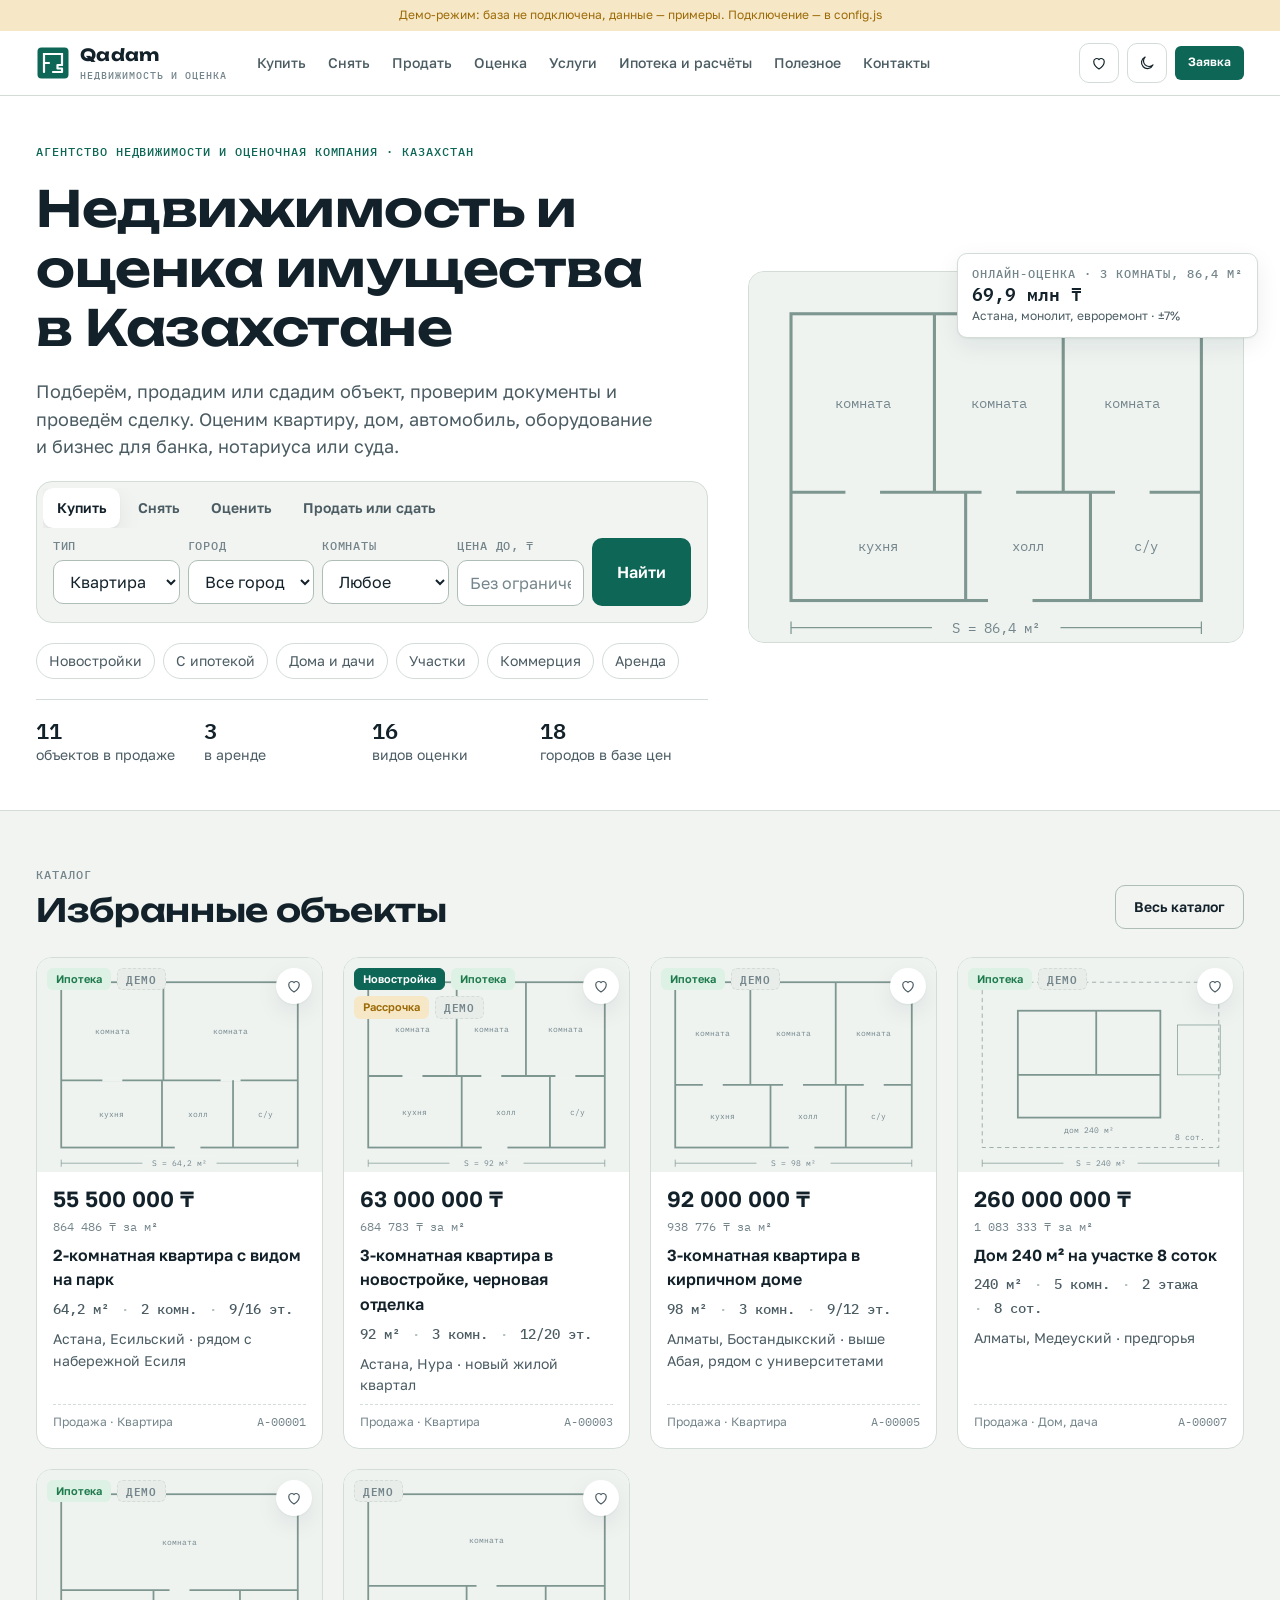
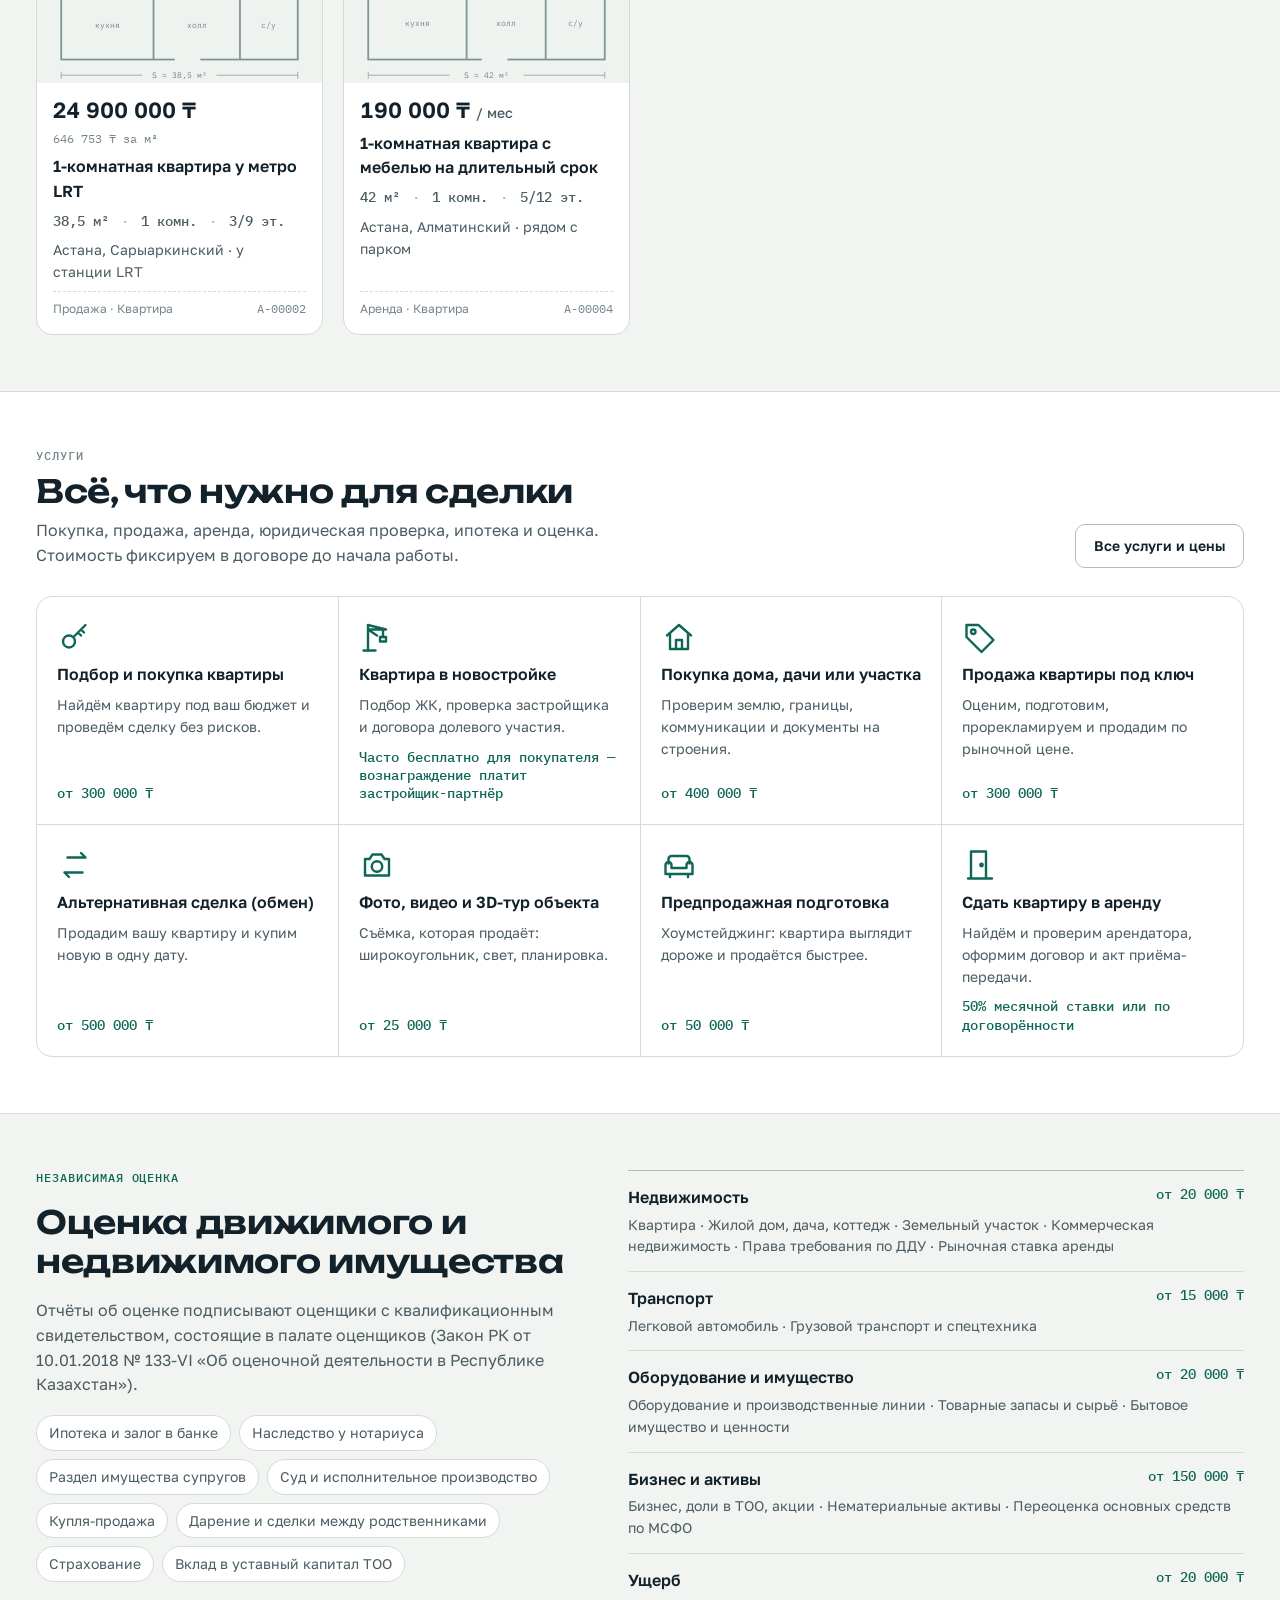
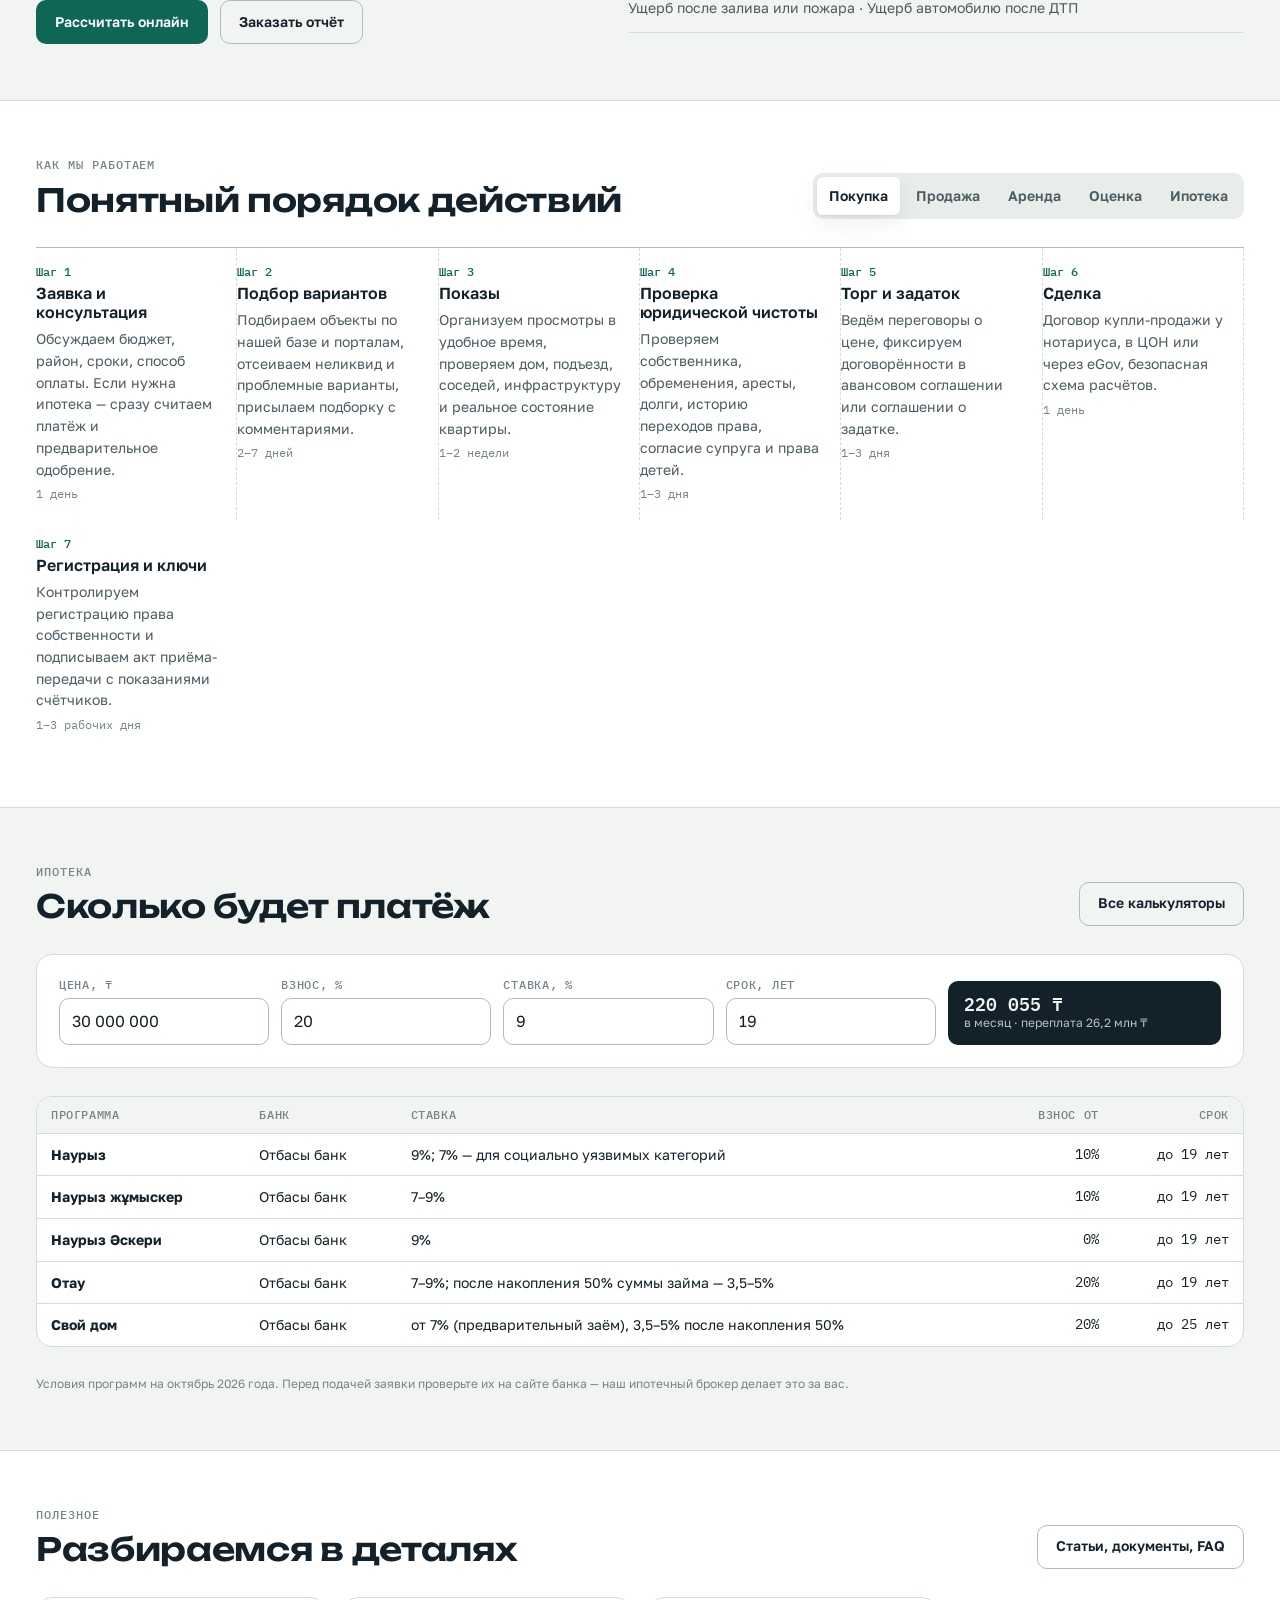
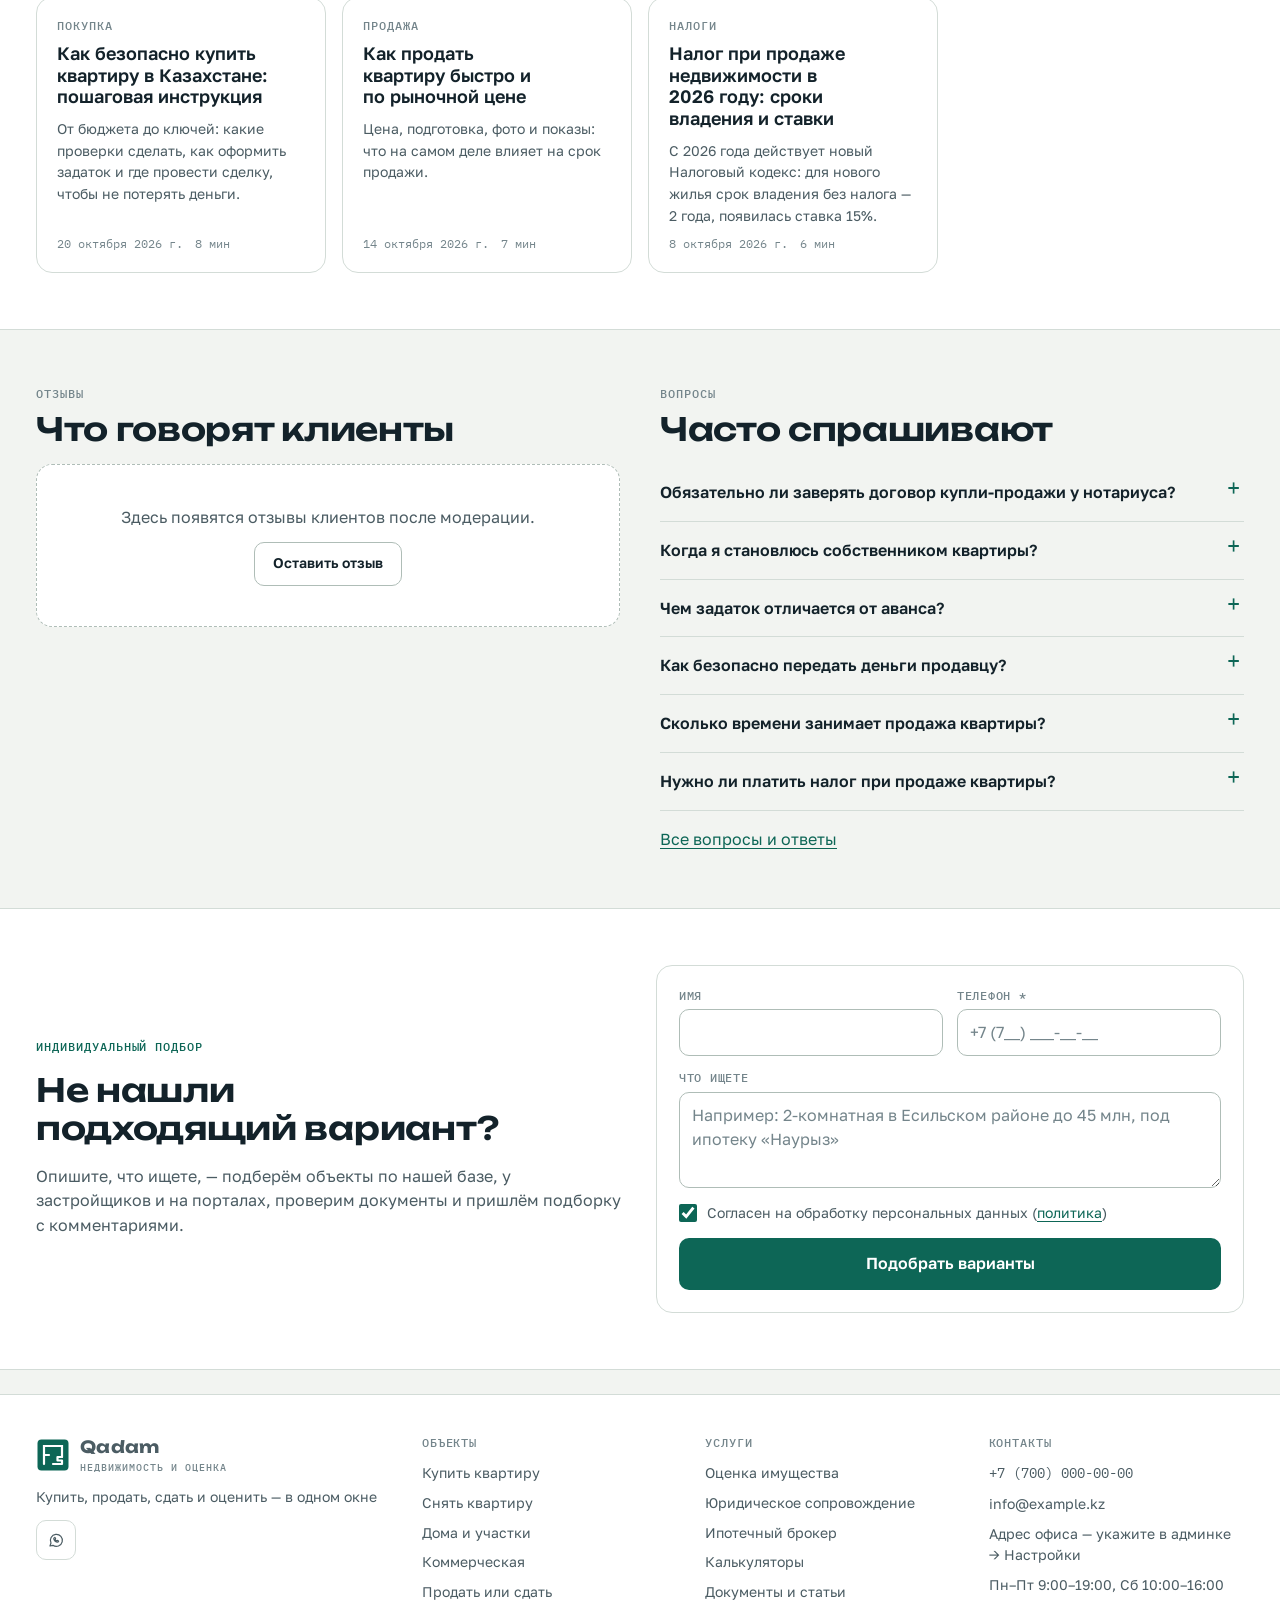
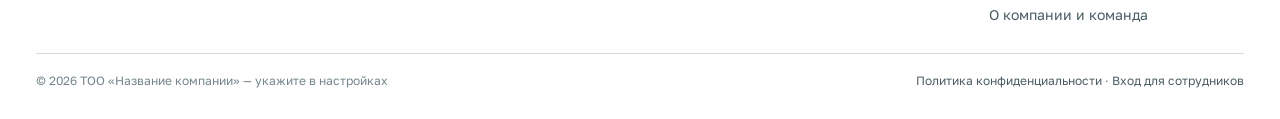
==== public/index.html @ 77fdc8e9 "Сайт агентства недвижимости и оценки (realty/): база, наполнение, сайт и админка Отдельный подпроект" ====
<!doctype html>
<html lang="ru">
<head>
<meta charset="utf-8">
<meta name="viewport" content="width=device-width, initial-scale=1, viewport-fit=cover">
<meta name="claude:viewport-fit-sides" content="cover">
<title>Агентство Qadam</title>
<meta name="description" content="Купля-продажа и аренда недвижимости в Казахстане, юридическое сопровождение сделок, ипотечный брокер и независимая оценка движимого и недвижимого имущества.">
<meta property="og:title" content="Qadam — недвижимость и оценка">
<meta property="og:description" content="Купить, продать, сдать и оценить — в одном окне.">
<meta property="og:type" content="website">
<link rel="icon" href="favicon.svg" type="image/svg+xml">
<link rel="preconnect" href="https://fonts.googleapis.com">
<link rel="preconnect" href="https://fonts.gstatic.com" crossorigin>
<link rel="stylesheet" href="https://fonts.googleapis.com/css2?family=Golos+Text:wght@400;500;600;700&family=IBM+Plex+Mono:wght@400;500;600&family=Unbounded:wght@500;600;700&display=swap">
<link rel="stylesheet" href="styles.css">
<style>
  .hero-plan .plan-frame { aspect-ratio: 4 / 3; max-width: 100%; border: 1px solid var(--line); border-radius: var(--r-lg); overflow: hidden; background: var(--plan-fill); }
  .hero-plan .est {
    position: absolute; right: -14px; top: -18px; background: var(--surface); border: 1px solid var(--line);
    border-radius: var(--r-md); box-shadow: var(--shadow); padding: 12px 14px; display: flex; flex-direction: column; gap: 2px;
    text-decoration: none; color: var(--ink);
  }
  .hero-plan .est b { font: 600 var(--fs-lg)/1.2 var(--font-mono); }
  .hero-plan .est:hover { border-color: var(--accent); color: var(--ink); }
  .val-band { display: grid; grid-template-columns: minmax(0, 1fr) minmax(0, 1.1fr); gap: 32px; align-items: start; }
  .val-cats { display: flex; flex-direction: column; border-top: 1px solid var(--line-strong); }
  .val-cat { display: grid; grid-template-columns: minmax(0, 1fr) auto; gap: 4px 16px; padding: 14px 0; border-bottom: 1px solid var(--line); text-decoration: none; color: var(--ink); }
  .val-cat:hover { color: var(--accent); }
  .val-cat .t { font-weight: 600; }
  .val-cat .list { grid-column: 1 / -1; font-size: var(--fs-sm); color: var(--ink-2); }
  .val-cat .from { font: 500 var(--fs-sm)/1.4 var(--font-mono); color: var(--accent); white-space: nowrap; }
  .mini-calc { display: grid; grid-template-columns: repeat(4, minmax(0, 1fr)) minmax(0, 1.3fr); gap: 12px; align-items: end; }
  .mini-calc .out { background: var(--ink); color: var(--bg); border-radius: var(--r-md); padding: 12px 16px; min-height: 44px; display: flex; flex-direction: column; justify-content: center; }
  .mini-calc .out b { font: 600 var(--fs-lg)/1.2 var(--font-mono); }
  .mini-calc .out span { font-size: var(--fs-xs); opacity: .75; }
  .review { display: flex; flex-direction: column; gap: 10px; }
  .stars { color: var(--gold); display: flex; gap: 2px; }
  .stars svg { width: 16px; height: 16px; fill: currentColor; }
  .cta-band { display: grid; grid-template-columns: minmax(0, 1fr) minmax(0, 1fr); gap: 32px; align-items: center; }
  @media (max-width: 900px) {
    .val-band, .cta-band { grid-template-columns: minmax(0, 1fr); }
    .mini-calc { grid-template-columns: repeat(2, minmax(0, 1fr)); }
    .mini-calc .out { grid-column: 1 / -1; }
  }
</style>
</head>
<body data-page="home">
<header id="site-header"></header>
<main>
  <section class="hero">
    <div class="wrap">
      <div class="hero-copy">
        <span class="eyebrow accent">Агентство недвижимости и оценочная компания · Казахстан</span>
        <h1 id="hero-title">Недвижимость и оценка имущества в Казахстане</h1>
        <p class="lead" id="hero-sub">Подберём, продадим или сдадим объект, проверим документы и проведём сделку. Оценим квартиру, дом, автомобиль, оборудование и бизнес для банка, нотариуса или суда.</p>
        <div class="search-panel">
          <div class="tabs" role="tablist" aria-label="Что вы хотите сделать">
            <button class="tab" role="tab" aria-selected="true" data-mode="sale">Купить</button>
            <button class="tab" role="tab" aria-selected="false" data-mode="rent">Снять</button>
            <button class="tab" role="tab" aria-selected="false" data-mode="value">Оценить</button>
            <button class="tab" role="tab" aria-selected="false" data-mode="sell">Продать или сдать</button>
          </div>
          <form class="search-form" id="search-form" autocomplete="off">
            <div class="field" data-for="sale rent"><label for="s-type">Тип</label><select class="input" id="s-type"></select></div>
            <div class="field" data-for="value"><label for="s-vkind">Что оценить</label>
              <select class="input" id="s-vkind">
                <option value="apartment">Квартира</option><option value="house">Дом, дача</option><option value="land">Земельный участок</option>
                <option value="commercial">Коммерческая недвижимость</option><option value="auto">Автомобиль</option><option value="equipment">Оборудование</option>
              </select></div>
            <div class="field" data-for="sell"><label for="s-skind">Объект</label>
              <select class="input" id="s-skind"><option value="sell">Продать</option><option value="rent_out">Сдать в аренду</option></select></div>
            <div class="field"><label for="s-city">Город</label><select class="input" id="s-city"></select></div>
            <div class="field" data-for="sale rent"><label for="s-rooms">Комнаты</label>
              <select class="input" id="s-rooms"><option value="">Любое</option><option value="0">Студия</option><option value="1">1</option><option value="2">2</option><option value="3">3</option><option value="4">4+</option></select></div>
            <div class="field" data-for="sale rent"><label for="s-max">Цена до, ₸</label><input class="input" id="s-max" inputmode="numeric" placeholder="Без ограничения"></div>
            <div class="field" data-for="value sell"><label for="s-area">Площадь, м²</label><input class="input" id="s-area" inputmode="decimal" placeholder="Например, 64"></div>
            <div class="field" data-for="sell"><label for="s-phone">Телефон</label><input class="input" id="s-phone" type="tel" inputmode="tel" placeholder="+7 (7__) ___-__-__"></div>
            <button class="btn lg" type="submit" id="s-go">Найти</button>
          </form>
        </div>
        <div class="quick-links" id="quick-links"></div>
        <div class="facts" id="facts"></div>
      </div>
      <div class="hero-plan" aria-hidden="true">
        <div class="plan-frame" id="hero-plan"></div>
        <a class="est" href="valuation.html" id="hero-est" tabindex="-1">
          <span class="eyebrow">Онлайн-оценка · 3 комнаты, 86,4 м²</span>
          <b id="hero-est-value">—</b>
          <span class="xs muted" id="hero-est-city"></span>
        </a>
      </div>
    </div>
  </section>

  <section class="section">
    <div class="wrap">
      <div class="section-head">
        <div class="titles"><span class="eyebrow">Каталог</span><h2>Избранные объекты</h2></div>
        <a class="btn ghost" href="catalog.html">Весь каталог</a>
      </div>
      <div class="cards" id="featured"></div>
    </div>
  </section>

  <section class="section band">
    <div class="wrap">
      <div class="section-head">
        <div class="titles"><span class="eyebrow">Услуги</span><h2>Всё, что нужно для сделки</h2>
          <p>Покупка, продажа, аренда, юридическая проверка, ипотека и оценка. Стоимость фиксируем в договоре до начала работы.</p></div>
        <a class="btn ghost" href="services.html">Все услуги и цены</a>
      </div>
      <div class="tiles" id="services"></div>
    </div>
  </section>

  <section class="section">
    <div class="wrap val-band">
      <div class="stack" style="gap:18px">
        <span class="eyebrow accent">Независимая оценка</span>
        <h2>Оценка движимого и недвижимого имущества</h2>
        <p class="muted" id="appraiser-note">Отчёты для банка, нотариуса, суда, раздела имущества, страхования и МСФО.</p>
        <div class="quick-links" id="purposes"></div>
        <div class="row">
          <a class="btn" href="valuation.html">Рассчитать онлайн</a>
          <button class="btn ghost" type="button" data-lead="valuation" data-title="Заказать отчёт об оценке">Заказать отчёт</button>
        </div>
      </div>
      <div class="val-cats" id="val-cats"></div>
    </div>
  </section>

  <section class="section band">
    <div class="wrap">
      <div class="section-head">
        <div class="titles"><span class="eyebrow">Как мы работаем</span><h2>Понятный порядок действий</h2></div>
        <div class="seg" id="proc-tabs" role="group" aria-label="Процесс">
          <button type="button" data-p="buy" aria-pressed="true">Покупка</button>
          <button type="button" data-p="sell" aria-pressed="false">Продажа</button>
          <button type="button" data-p="rent" aria-pressed="false">Аренда</button>
          <button type="button" data-p="valuation" aria-pressed="false">Оценка</button>
          <button type="button" data-p="mortgage" aria-pressed="false">Ипотека</button>
        </div>
      </div>
      <div class="steps" id="steps"></div>
    </div>
  </section>

  <section class="section">
    <div class="wrap stack" style="gap:28px">
      <div class="section-head" style="margin:0">
        <div class="titles"><span class="eyebrow">Ипотека</span><h2>Сколько будет платёж</h2></div>
        <a class="btn ghost" href="calculators.html">Все калькуляторы</a>
      </div>
      <form class="mini-calc panel-box" id="mini-calc">
        <div class="field"><label for="mc-price">Цена, ₸</label><input class="input" id="mc-price" inputmode="numeric" value="30 000 000"></div>
        <div class="field"><label for="mc-down">Взнос, %</label><input class="input" id="mc-down" inputmode="decimal" value="20"></div>
        <div class="field"><label for="mc-rate">Ставка, %</label><input class="input" id="mc-rate" inputmode="decimal" value="9"></div>
        <div class="field"><label for="mc-years">Срок, лет</label><input class="input" id="mc-years" inputmode="numeric" value="19"></div>
        <div class="out" aria-live="polite"><b id="mc-out">—</b><span id="mc-sub">в месяц, аннуитет</span></div>
      </form>
      <div class="table-wrap"><table class="t">
        <thead><tr><th>Программа</th><th>Банк</th><th>Ставка</th><th class="num">Взнос от</th><th class="num">Срок</th></tr></thead>
        <tbody id="programs"></tbody>
      </table></div>
      <p class="form-note">Условия программ на октябрь 2026 года. Перед подачей заявки проверьте их на сайте банка — наш ипотечный брокер делает это за вас.</p>
    </div>
  </section>

  <section class="section band">
    <div class="wrap">
      <div class="section-head">
        <div class="titles"><span class="eyebrow">Полезное</span><h2>Разбираемся в деталях</h2></div>
        <a class="btn ghost" href="guide.html">Статьи, документы, FAQ</a>
      </div>
      <div class="article-cards" id="articles"></div>
    </div>
  </section>

  <section class="section">
    <div class="wrap grid g2" style="gap:40px">
      <div class="stack">
        <div class="titles stack" style="gap:8px"><span class="eyebrow">Отзывы</span><h2>Что говорят клиенты</h2></div>
        <div class="stack" id="reviews"></div>
      </div>
      <div class="stack">
        <div class="titles stack" style="gap:8px"><span class="eyebrow">Вопросы</span><h2>Часто спрашивают</h2></div>
        <div id="faq"></div>
        <a href="guide.html#faq">Все вопросы и ответы</a>
      </div>
    </div>
  </section>

  <section class="section band">
    <div class="wrap cta-band">
      <div class="stack">
        <span class="eyebrow accent">Индивидуальный подбор</span>
        <h2>Не нашли подходящий вариант?</h2>
        <p class="muted">Опишите, что ищете, — подберём объекты по нашей базе, у застройщиков и на порталах, проверим документы и пришлём подборку с комментариями.</p>
      </div>
      <form class="panel-box form-grid" id="cta-form" novalidate>
        <div class="field"><label for="cta-name">Имя</label><input class="input" id="cta-name" autocomplete="name"></div>
        <div class="field"><label for="cta-phone">Телефон *</label><input class="input" id="cta-phone" type="tel" inputmode="tel" placeholder="+7 (7__) ___-__-__"></div>
        <div class="field full"><label for="cta-msg">Что ищете</label><textarea class="input" id="cta-msg" rows="3" placeholder="Например: 2-комнатная в Есильском районе до 45 млн, под ипотеку «Наурыз»"></textarea></div>
        <label class="check full"><input type="checkbox" id="cta-consent" checked> <span>Согласен на обработку персональных данных (<a href="privacy.html">политика</a>)</span></label>
        <p class="error-text full" id="cta-err" hidden></p>
        <div class="full"><button class="btn lg block" type="submit">Подобрать варианты</button></div>
      </form>
    </div>
  </section>
</main>
<footer id="site-footer"></footer>

<script type="module">
import { boot, db, esc, money, moneyShort, num, icon, link, byId, listingCard, planSvg, PTYPE, VAL_CAT,
  estimateProperty, factorMap, mortgage, openLead, phoneInput, validPhone, formatPhone, errText, session, fmtDateLong } from './app.js';

boot(async (s) => {
  if (s.home.hero_title) document.getElementById('hero-title').textContent = s.home.hero_title;
  if (s.home.hero_sub) document.getElementById('hero-sub').textContent = s.home.hero_sub;
  if (s.company.appraiser_note) document.getElementById('appraiser-note').textContent = s.company.appraiser_note;

  const [cities, districts, listings, services, vtypes, purposes, steps, programs, articles, reviews, faq, priceIndex, factorsRows] = await Promise.all([
    db.list('cities', { eq: { is_active: true }, order: 'sort' }),
    db.list('districts', { order: 'sort' }),
    db.list('listings', { in: { status: ['published', 'reserved'] }, order: ['published_at', 'desc'] }),
    db.list('services', { eq: { is_active: true }, order: 'sort' }),
    db.list('valuation_types', { eq: { is_active: true }, order: 'sort' }),
    db.list('valuation_purposes', { order: 'sort' }),
    db.list('process_steps', { order: 'step_no' }),
    db.list('mortgage_programs', { eq: { is_active: true }, order: 'sort' }),
    db.list('articles', { eq: { is_published: true }, order: ['published_at', 'desc'], limit: 3 }),
    db.list('reviews', { eq: { is_published: true }, order: ['created_at', 'desc'], limit: 3 }),
    db.list('faq', { eq: { is_active: true }, order: 'sort', limit: 6 }),
    db.list('price_index'),
    db.list('valuation_factors', { order: 'sort' })
  ]);
  const ctx = { cities: byId(cities), districts: byId(districts) };

  // ---- Поиск ----
  const $ = id => document.getElementById(id);
  $('s-type').innerHTML = Object.entries(PTYPE).map(([k, v]) => `<option value="${k}">${v}</option>`).join('');
  $('s-city').innerHTML = '<option value="">Все города</option>' + cities.map(c => `<option value="${c.id}">${esc(c.name)}</option>`).join('');
  phoneInput($('s-phone'));
  let mode = 'sale';
  const labels = { sale: 'Найти', rent: 'Найти', value: 'Рассчитать', sell: 'Отправить' };
  function setMode(m) {
    mode = m;
    document.querySelectorAll('.tab[data-mode]').forEach(t => t.setAttribute('aria-selected', t.dataset.mode === m));
    document.querySelectorAll('#search-form [data-for]').forEach(f => { f.hidden = !f.dataset.for.split(' ').includes(m); });
    $('s-go').textContent = labels[m];
  }
  document.querySelectorAll('.tab[data-mode]').forEach(t => t.addEventListener('click', () => setMode(t.dataset.mode)));
  setMode('sale');
  $('search-form').addEventListener('submit', e => {
    e.preventDefault();
    const city = $('s-city').value;
    if (mode === 'sale' || mode === 'rent') {
      const q = { deal: mode, type: $('s-type').value, city, rooms: $('s-rooms').value, max: $('s-max').value.replace(/\D/g, '') };
      session.set('qadam-search', q);
      location.href = link('catalog.html', q);
    } else if (mode === 'value') {
      session.set('qadam-valuation', { kind: $('s-vkind').value, city_id: city, area: $('s-area').value });
      location.href = 'valuation.html#calc';
    } else {
      const kind = $('s-skind').value;
      if (!validPhone($('s-phone').value)) {
        openLead({ kind, title: kind === 'sell' ? 'Продать объект' : 'Сдать в аренду', payload: { Город: ctx.cities.get(Number(city))?.name || '', 'Площадь': $('s-area').value } });
        return;
      }
      db.insert('leads', { kind, phone: formatPhone($('s-phone').value), payload: { Город: ctx.cities.get(Number(city))?.name || '', 'Площадь, м²': $('s-area').value }, source: 'index.html' }, { returning: false })
        .then(() => openLead({ kind, title: 'Спасибо! Заявка принята', subtitle: 'Можете дополнить её: имя, адрес, удобное время для звонка.' }))
        .catch(ex => alertInline(errText(ex)));
    }
  });
  function alertInline(t) { $('quick-links').insertAdjacentHTML('beforebegin', `<p class="error-text">${esc(t)}</p>`); }

  $('quick-links').innerHTML = [
    ['Новостройки', link('catalog.html', { new: '1' })],
    ['С ипотекой', link('catalog.html', { mortgage: '1' })],
    ['Дома и дачи', link('catalog.html', { type: 'house' })],
    ['Участки', link('catalog.html', { type: 'land' })],
    ['Коммерция', link('catalog.html', { type: 'commercial' })],
    ['Аренда', link('catalog.html', { deal: 'rent' })]
  ].map(([t, h]) => `<a class="chip" href="${h}">${t}</a>`).join('');

  // ---- Факты — считаем из базы, ничего не выдумываем ----
  const forSale = listings.filter(l => l.deal_type === 'sale').length;
  const forRent = listings.length - forSale;
  $('facts').innerHTML = [
    [num(forSale), 'объектов в продаже'],
    [num(forRent), 'в аренде'],
    [num(vtypes.length), 'видов оценки'],
    [num(cities.length), 'городов в базе цен']
  ].map(([b, t]) => `<div class="fact"><b>${b}</b><span>${t}</span></div>`).join('');

  // ---- Иллюстрация: планировка и пример онлайн-оценки ----
  $('hero-plan').innerHTML = planSvg({ id: 11, rooms: 3, area_total: 86.4, property_type: 'apartment' });
  const city0 = cities[0];
  if (city0) {
    const est = estimateProperty({ kind: 'apartment', deal: 'sale', city_id: city0.id, area: 86.4, rooms: 3, building_type: 'monolith', condition: 'euro', year: 2018, floor_pos: 'middle' },
      { priceIndex, factors: factorMap(factorsRows), districts });
    if (est) { $('hero-est-value').textContent = moneyShort(est.value) + ' ₸'; $('hero-est-city').textContent = `${city0.name}, монолит, евроремонт · ±7%`; }
  }

  // ---- Объекты ----
  let featured = listings.filter(l => l.is_featured);
  if (featured.length < 6) featured = featured.concat(listings.filter(l => !l.is_featured)).slice(0, 6);
  $('featured').innerHTML = featured.slice(0, 6).map(l => listingCard(l, ctx)).join('') ||
    '<div class="empty">Объекты появятся здесь, как только вы добавите их в админке.</div>';

  // ---- Услуги ----
  const top = services.filter(x => x.category !== 'valuation').slice(0, 8);
  $('services').innerHTML = top.map(x => `<a class="tile" href="services.html#${esc(x.slug)}">
      ${icon(x.icon || 'key', 'ico')}<h3>${esc(x.title)}</h3><p>${esc(x.short || '')}</p>
      <span class="from">${x.price_from ? 'от ' + money(x.price_from) : esc(x.price_text || '')}</span></a>`).join('');

  // ---- Оценка ----
  $('purposes').innerHTML = purposes.slice(0, 8).map(p => `<span class="chip">${esc(p.title)}</span>`).join('');
  const groups = {};
  for (const v of vtypes) (groups[v.category] = groups[v.category] || []).push(v);
  $('val-cats').innerHTML = Object.entries(groups).map(([cat, list]) => {
    const from = Math.min(...list.map(v => Number(v.price_from) || Infinity));
    return `<a class="val-cat" href="valuation.html#${cat}"><span class="t">${esc(VAL_CAT[cat] || cat)}</span>
      <span class="from">${isFinite(from) ? 'от ' + money(from) : ''}</span>
      <span class="list">${list.map(v => esc(v.title)).join(' · ')}</span></a>`;
  }).join('');

  // ---- Этапы ----
  function renderSteps(p) {
    document.querySelectorAll('#proc-tabs button').forEach(b => b.setAttribute('aria-pressed', b.dataset.p === p));
    $('steps').innerHTML = steps.filter(x => x.process === p).map(x => `<div class="step">
      <span class="n">Шаг ${x.step_no}</span><h3>${esc(x.title)}</h3><p>${esc(x.description || '')}</p>${x.duration ? `<span class="dur">${esc(x.duration)}</span>` : ''}</div>`).join('');
  }
  $('proc-tabs').addEventListener('click', e => { const b = e.target.closest('button'); if (b) renderSteps(b.dataset.p); });
  renderSteps('buy');

  // ---- Мини-калькулятор ипотеки ----
  const toNum = v => Number(String(v).replace(/\s/g, '').replace(',', '.')) || 0;
  function calc() {
    const price = toNum($('mc-price').value);
    const r = mortgage({ price, down: price * toNum($('mc-down').value) / 100, rate: toNum($('mc-rate').value), years: toNum($('mc-years').value) });
    $('mc-out').textContent = r ? money(r.first) : '—';
    $('mc-sub').textContent = r ? `в месяц · переплата ${moneyShort(r.overpay)} ₸` : 'заполните поля';
  }
  $('mini-calc').addEventListener('input', calc);
  $('mini-calc').addEventListener('submit', e => e.preventDefault());
  calc();
  $('programs').innerHTML = programs.slice(0, 5).map(p => `<tr><td><b>${esc(p.name)}</b></td><td>${esc(p.bank || '')}</td><td>${esc(p.rate_text || (p.rate ? p.rate + '%' : ''))}</td>
    <td class="num">${p.down_payment_pct !== null ? num(p.down_payment_pct) + '%' : '—'}</td><td class="num">${p.term_years ? 'до ' + p.term_years + ' лет' : '—'}</td></tr>`).join('');

  // ---- Статьи ----
  $('articles').innerHTML = articles.map(a => `<a class="article-card" href="${link('article.html', { slug: a.slug })}">
    <span class="eyebrow">${esc(a.category)}</span><h3>${esc(a.title)}</h3><p>${esc(a.excerpt || '')}</p>
    <span class="meta"><span>${fmtDateLong(a.published_at)}</span>${a.reading_min ? `<span>${a.reading_min} мин</span>` : ''}</span></a>`).join('');

  // ---- Отзывы ----
  const star = icon('star');
  $('reviews').innerHTML = reviews.length ? reviews.map(r => `<div class="panel-box review">
      <div class="stars" aria-label="Оценка ${r.rating} из 5">${star.repeat(r.rating)}</div>
      <p>${esc(r.text)}</p><span class="small muted">${esc(r.author)}${r.service ? ' · ' + esc(r.service) : ''}</span></div>`).join('')
    : `<div class="empty"><p>Здесь появятся отзывы клиентов после модерации.</p><a class="btn ghost" href="about.html#review">Оставить отзыв</a></div>`;

  // ---- FAQ ----
  $('faq').innerHTML = faq.map(q => `<details class="qa"><summary>${esc(q.question)}</summary><div class="a">${esc(q.answer)}</div></details>`).join('');

  // ---- Форма подбора ----
  phoneInput($('cta-phone'));
  $('cta-form').addEventListener('submit', async e => {
    e.preventDefault();
    const err = $('cta-err'); err.hidden = true;
    if (!validPhone($('cta-phone').value)) { err.textContent = 'Укажите телефон полностью: +7 и 10 цифр.'; err.hidden = false; return; }
    if (!$('cta-consent').checked) { err.textContent = 'Нужно согласие на обработку персональных данных.'; err.hidden = false; return; }
    const btn = e.submitter; btn.disabled = true;
    try {
      await db.insert('leads', { kind: 'buy', name: $('cta-name').value.trim() || null, phone: formatPhone($('cta-phone').value), message: $('cta-msg').value.trim() || null, source: 'index.html#подбор' }, { returning: false });
      $('cta-form').innerHTML = `<div class="success-state full"><div class="tick">${icon('check')}</div><h3>Заявка принята</h3><p class="muted">${esc(s.home.promise || 'Мы свяжемся с вами.')}</p></div>`;
    } catch (ex) { err.textContent = errText(ex); err.hidden = false; btn.disabled = false; }
  });
});
</script>
</body>
</html>
---- public/styles.css ----
/* ============================================================
   Qadam — недвижимость и оценка. Общие стили.
   Идея: «технический паспорт» — тонкие линии, подписи полей
   моноширинным шрифтом, планировки вместо заглушек.
   Тема: системная по умолчанию, переключатель пишет data-theme на <html>.
   ============================================================ */

/* Layout: шапка + узкие полосы-разделы на сетке 12 колонок, карточки объектов с «паспортной» строкой характеристик */
:root {
  --bg: #F2F4F1;
  --surface: #FFFFFF;
  --surface-2: #E8EDE9;
  --ink: #13222A;
  --ink-2: #4B5C63;
  --ink-3: #74858B;
  --line: #D3DCD7;
  --line-strong: #AFBDB7;
  --accent: #0D6656;
  --accent-hover: #0A5446;
  --accent-ink: #FFFFFF;
  --accent-soft: #DAEEE7;
  --gold: #9C6A06;
  --gold-soft: #F6E8C7;
  --ok: #1D7A4C;
  --ok-soft: #DDF1E5;
  --warn: #9A5B00;
  --warn-soft: #FBEBD2;
  --danger: #B3261E;
  --danger-soft: #F9E0DD;
  --plan-line: #7E9690;
  --plan-fill: #EEF3F0;
  --shadow: 0 1px 2px rgba(19, 34, 42, .06), 0 8px 24px rgba(19, 34, 42, .07);
  --overlay: rgba(10, 20, 24, .55);

  --font-display: 'Unbounded', 'Golos Text', 'Segoe UI', system-ui, sans-serif;
  --font-body: 'Golos Text', 'Segoe UI', system-ui, -apple-system, Roboto, sans-serif;
  --font-mono: 'IBM Plex Mono', ui-monospace, 'SFMono-Regular', Menlo, Consolas, monospace;

  --fs-xs: .75rem;
  --fs-sm: .875rem;
  --fs-md: 1rem;
  --fs-lg: 1.125rem;
  --fs-xl: 1.375rem;
  --fs-2xl: clamp(1.5rem, 1.1rem + 1.4vw, 2rem);
  --fs-3xl: clamp(1.75rem, 1.1rem + 2.6vw, 3.1rem);

  --r-sm: 6px;
  --r-md: 10px;
  --r-lg: 16px;
  --gutter-l: max(16px, env(safe-area-inset-left, 0px));
  --gutter-r: max(16px, env(safe-area-inset-right, 0px));
  --header-h: 64px;
}
@media (prefers-color-scheme: dark) {
  :root:not([data-theme="light"]) {
    --bg: #0D1517;
    --surface: #141F23;
    --surface-2: #1B292E;
    --ink: #E3ECE9;
    --ink-2: #A3B4B1;
    --ink-3: #7D908E;
    --line: #26363C;
    --line-strong: #3B4F55;
    --accent: #3DC0A2;
    --accent-hover: #5BD3B7;
    --accent-ink: #04211A;
    --accent-soft: #123A32;
    --gold: #E4B654;
    --gold-soft: #3A2E12;
    --ok: #5CCB8E;
    --ok-soft: #133524;
    --warn: #F0B05A;
    --warn-soft: #3A2A12;
    --danger: #F08A80;
    --danger-soft: #3D1A17;
    --plan-line: #5E7B75;
    --plan-fill: #172529;
    --shadow: 0 1px 2px rgba(0, 0, 0, .3), 0 10px 28px rgba(0, 0, 0, .35);
    --overlay: rgba(0, 0, 0, .65);
    color-scheme: dark;
  }
}
:root[data-theme="dark"] {
  --bg: #0D1517;
  --surface: #141F23;
  --surface-2: #1B292E;
  --ink: #E3ECE9;
  --ink-2: #A3B4B1;
  --ink-3: #7D908E;
  --line: #26363C;
  --line-strong: #3B4F55;
  --accent: #3DC0A2;
  --accent-hover: #5BD3B7;
  --accent-ink: #04211A;
  --accent-soft: #123A32;
  --gold: #E4B654;
  --gold-soft: #3A2E12;
  --ok: #5CCB8E;
  --ok-soft: #133524;
  --warn: #F0B05A;
  --warn-soft: #3A2A12;
  --danger: #F08A80;
  --danger-soft: #3D1A17;
  --plan-line: #5E7B75;
  --plan-fill: #172529;
  --shadow: 0 1px 2px rgba(0, 0, 0, .3), 0 10px 28px rgba(0, 0, 0, .35);
  --overlay: rgba(0, 0, 0, .65);
  color-scheme: dark;
}

/* ---------- База ---------- */
*, *::before, *::after { box-sizing: border-box; }
html { -webkit-text-size-adjust: 100%; scroll-padding-top: calc(var(--header-h) + 16px); }
body {
  margin: 0;
  background: var(--bg);
  color: var(--ink);
  font: 400 var(--fs-md)/1.55 var(--font-body);
  -webkit-font-smoothing: antialiased;
}
body::before {
  content: ""; position: fixed; inset: 0 0 auto; height: env(safe-area-inset-top, 0px);
  z-index: 60; background: var(--surface);
}
img { max-width: 100%; display: block; }
a { color: var(--accent); text-decoration-thickness: 1px; text-underline-offset: 3px; }
a:hover { color: var(--accent-hover); }
h1, h2, h3, h4 { margin: 0; line-height: 1.2; text-wrap: balance; color: var(--ink); overflow-wrap: break-word; hyphens: auto; }
h1, h2 { font-family: var(--font-display); font-weight: 600; letter-spacing: -.01em; }
h1 { font-size: var(--fs-3xl); }
h2 { font-size: var(--fs-2xl); }
h3 { font-size: var(--fs-lg); font-weight: 600; }
p { margin: 0; }
button, input, select, textarea { font: inherit; color: inherit; }
:focus-visible { outline: 2px solid var(--accent); outline-offset: 2px; border-radius: 4px; }
[hidden] { display: none !important; }
.num, .mono { font-family: var(--font-mono); font-variant-numeric: tabular-nums; }
.muted { color: var(--ink-2); }
.small { font-size: var(--fs-sm); }
.xs { font-size: var(--fs-xs); }
.nowrap { white-space: nowrap; }
.sr-only { position: absolute; width: 1px; height: 1px; overflow: hidden; clip: rect(0 0 0 0); white-space: nowrap; }

.wrap {
  width: 100%;
  max-width: 1240px;
  margin-inline: auto;
  padding-left: var(--gutter-l);
  padding-right: var(--gutter-r);
}
.stack { display: flex; flex-direction: column; gap: 16px; }
.row { display: flex; flex-wrap: wrap; gap: 12px; align-items: center; }
.row.between { justify-content: space-between; }
.grid { display: grid; gap: 20px; }
.grid > * { min-width: 0; }
.g2 { grid-template-columns: repeat(2, minmax(0, 1fr)); }
.g3 { grid-template-columns: repeat(3, minmax(0, 1fr)); }
.g4 { grid-template-columns: repeat(4, minmax(0, 1fr)); }
@media (max-width: 1000px) { .g4 { grid-template-columns: repeat(2, minmax(0, 1fr)); } .g3 { grid-template-columns: repeat(2, minmax(0, 1fr)); } }
@media (max-width: 640px) { .g2, .g3, .g4 { grid-template-columns: minmax(0, 1fr); } }

/* Подпись поля в стиле техпаспорта */
.eyebrow {
  font: 500 var(--fs-xs)/1.3 var(--font-mono);
  text-transform: uppercase;
  letter-spacing: .08em;
  color: var(--ink-3);
}
.eyebrow.accent { color: var(--accent); }

/* ---------- Кнопки ---------- */
.btn {
  display: inline-flex; align-items: center; justify-content: center; gap: 8px;
  min-height: 44px; padding: 10px 18px;
  border: 1px solid transparent; border-radius: var(--r-md);
  background: var(--accent); color: var(--accent-ink);
  font-weight: 600; font-size: var(--fs-sm); line-height: 1.2;
  text-decoration: none; cursor: pointer; white-space: nowrap;
  transition: background .15s, border-color .15s, color .15s;
}
.btn:hover { background: var(--accent-hover); color: var(--accent-ink); }
.btn.ghost { background: transparent; color: var(--ink); border-color: var(--line-strong); }
.btn.ghost:hover { border-color: var(--ink); color: var(--ink); background: transparent; }
.btn.soft { background: var(--accent-soft); color: var(--accent); }
.btn.soft:hover { background: var(--accent-soft); color: var(--accent-hover); }
.btn.danger { background: var(--danger-soft); color: var(--danger); }
.btn.sm { min-height: 34px; padding: 6px 12px; font-size: var(--fs-xs); border-radius: var(--r-sm); }
.btn.lg { min-height: 52px; padding: 14px 24px; font-size: var(--fs-md); }
.btn.block { width: 100%; }
.btn[disabled] { opacity: .55; cursor: progress; }
.icon-btn {
  display: inline-grid; place-items: center; width: 40px; height: 40px;
  border-radius: var(--r-md); border: 1px solid var(--line); background: var(--surface);
  color: var(--ink); cursor: pointer; position: relative; text-decoration: none;
}
.icon-btn:hover { border-color: var(--line-strong); color: var(--ink); }
.icon-btn svg, .btn svg { width: 18px; height: 18px; flex: none; }
svg.ic { width: 1.1em; height: 1.1em; vertical-align: -0.18em; flex: none; }
.btn svg.ic, .icon-btn svg.ic { width: 18px; height: 18px; vertical-align: middle; }
.icon-btn .count {
  position: absolute; top: -6px; right: -6px; min-width: 18px; height: 18px; padding: 0 5px;
  border-radius: 9px; background: var(--accent); color: var(--accent-ink);
  font: 600 11px/18px var(--font-mono); text-align: center;
}

/* ---------- Шапка ---------- */
.site-header {
  position: sticky; top: env(safe-area-inset-top, 0px); z-index: 50;
  background: var(--surface); border-bottom: 1px solid var(--line);
}
.site-header .bar { display: flex; align-items: center; gap: 20px; min-height: var(--header-h); }
.logo { display: flex; align-items: center; gap: 10px; text-decoration: none; color: var(--ink); flex: none; }
.logo:hover { color: var(--ink); }
.logo-mark { width: 34px; height: 34px; flex: none; }
.logo-name { font: 700 1.05rem/1 var(--font-display); letter-spacing: .02em; }
.logo-sub { display: block; font: 500 10px/1.2 var(--font-mono); text-transform: uppercase; letter-spacing: .1em; color: var(--ink-3); margin-top: 3px; }
.main-nav { display: flex; gap: 2px; flex: 1; min-width: 0; }
.main-nav a {
  padding: 8px 10px; border-radius: var(--r-sm); color: var(--ink-2); text-decoration: none;
  font-size: var(--fs-sm); font-weight: 500; white-space: nowrap;
}
.main-nav a:hover { color: var(--ink); background: var(--surface-2); }
.main-nav a[aria-current="page"] { color: var(--accent); background: var(--accent-soft); }
.header-tools { display: flex; align-items: center; gap: 8px; margin-left: auto; }
.header-phone { display: flex; flex-direction: column; align-items: flex-end; text-decoration: none; color: var(--ink); line-height: 1.2; }
.header-phone b { font: 600 var(--fs-sm)/1.2 var(--font-mono); white-space: nowrap; }
.header-phone span { font-size: 11px; color: var(--ink-3); }
.burger { display: none; }
@media (max-width: 1380px) { .header-phone { display: none; } }
@media (max-width: 1080px) {
  .main-nav { display: none; }
  .burger { display: inline-grid; }
}
.mobile-menu {
  position: fixed; inset: 0; z-index: 80; background: var(--overlay);
  display: flex; justify-content: flex-end;
}
.mobile-menu .panel {
  width: min(360px, 92vw); height: 100%; overflow-y: auto; background: var(--surface);
  padding: calc(16px + env(safe-area-inset-top, 0px)) calc(20px + env(safe-area-inset-right, 0px)) calc(24px + env(safe-area-inset-bottom, 0px)) 20px;
  display: flex; flex-direction: column; gap: 4px;
}
.mobile-menu .panel a.nav-item {
  display: block; padding: 12px 8px; border-bottom: 1px solid var(--line);
  color: var(--ink); text-decoration: none; font-weight: 500;
}
.mobile-menu .panel a.nav-item[aria-current="page"] { color: var(--accent); }

/* Нижняя панель действий на телефоне */
.action-bar { display: none; }
@media (max-width: 760px) {
  .action-bar {
    display: grid; grid-template-columns: repeat(3, 1fr); gap: 8px;
    position: fixed; left: 0; right: 0; bottom: 0; z-index: 45;
    padding: 8px var(--gutter-r) calc(8px + env(safe-area-inset-bottom, 0px)) var(--gutter-l);
    background: var(--surface); border-top: 1px solid var(--line);
  }
  .action-bar .btn { min-height: 44px; padding: 8px; font-size: var(--fs-xs); }
  .header-tools > .btn { display: none; }
  .site-header .bar { gap: 12px; }
  body { padding-bottom: calc(64px + env(safe-area-inset-bottom, 0px)); }
}

/* ---------- Разделы ---------- */
.section { padding-block: 56px; }
.section.tight { padding-block: 32px; }
.section.band { background: var(--surface); border-block: 1px solid var(--line); }
.section-head { display: flex; flex-wrap: wrap; align-items: flex-end; justify-content: space-between; gap: 12px 24px; margin-bottom: 28px; }
.section-head .titles { display: flex; flex-direction: column; gap: 8px; max-width: 62ch; }
.section-head p { color: var(--ink-2); }
@media (max-width: 640px) { .section { padding-block: 40px; } }

.page-head { padding-block: 36px 24px; border-bottom: 1px solid var(--line); background: var(--surface); }
.page-head .wrap { display: flex; flex-direction: column; gap: 10px; }
.page-head p { color: var(--ink-2); max-width: 70ch; }
.crumbs { display: flex; flex-wrap: wrap; gap: 6px; font-size: var(--fs-xs); color: var(--ink-3); }
.crumbs a { color: var(--ink-3); text-decoration: none; }
.crumbs a:hover { color: var(--accent); }

/* ---------- Главная: hero ---------- */
.hero { background: var(--surface); border-bottom: 1px solid var(--line); }
.hero .wrap { display: grid; grid-template-columns: minmax(0, 1.15fr) minmax(0, .85fr); gap: 40px; align-items: center; padding-block: 48px 40px; }
.hero h1 { max-width: 18ch; }
.hero .lead { font-size: var(--fs-lg); color: var(--ink-2); max-width: 56ch; }
.hero-copy { display: flex; flex-direction: column; gap: 20px; }
.hero-plan { position: relative; }
.hero-plan svg { width: 100%; height: auto; }
@media (max-width: 900px) {
  .hero .wrap { grid-template-columns: minmax(0, 1fr); gap: 24px; padding-block: 32px; }
  .hero-plan { display: none; }
}

/* Поисковая панель с вкладками */
.search-panel { background: var(--bg); border: 1px solid var(--line); border-radius: var(--r-lg); padding: 6px; }
.tabs { display: flex; gap: 4px; overflow-x: auto; scrollbar-width: none; }
.tabs::-webkit-scrollbar { display: none; }
.tab {
  padding: 9px 14px; border: 0; border-radius: var(--r-md); background: transparent; color: var(--ink-2);
  font-weight: 600; font-size: var(--fs-sm); cursor: pointer; white-space: nowrap;
}
.tab:hover { color: var(--ink); }
.tab[aria-selected="true"] { background: var(--surface); color: var(--ink); box-shadow: var(--shadow); }
.search-form { display: grid; grid-template-columns: repeat(4, minmax(0, 1fr)) auto; gap: 8px; padding: 10px; }
.search-form .field { min-width: 0; }
@media (max-width: 900px) { .search-form { grid-template-columns: repeat(2, minmax(0, 1fr)); } .search-form .btn { grid-column: 1 / -1; } }

.quick-links { display: flex; flex-wrap: wrap; gap: 8px; }
.chip {
  display: inline-flex; align-items: center; gap: 6px; padding: 6px 12px;
  border: 1px solid var(--line); border-radius: 999px; background: var(--surface);
  color: var(--ink-2); font-size: var(--fs-sm); text-decoration: none; cursor: pointer; white-space: nowrap;
}
.chip:hover { border-color: var(--line-strong); color: var(--ink); }
.chip[aria-pressed="true"], .chip.on { background: var(--ink); color: var(--bg); border-color: var(--ink); }

/* Показатели — реальные числа из базы */
.facts { display: grid; grid-template-columns: repeat(4, minmax(0, 1fr)); border-top: 1px solid var(--line); }
.fact { padding: 18px 16px 4px 0; display: flex; flex-direction: column; gap: 2px; }
.fact b { font: 600 var(--fs-xl)/1.1 var(--font-mono); }
.fact span { font-size: var(--fs-sm); color: var(--ink-2); }
@media (max-width: 640px) { .facts { grid-template-columns: repeat(2, minmax(0, 1fr)); } }

/* ---------- Формы ---------- */
.field { display: flex; flex-direction: column; gap: 6px; }
.field > label, .label { font: 500 var(--fs-xs)/1.3 var(--font-mono); text-transform: uppercase; letter-spacing: .06em; color: var(--ink-3); }
.input, select.input, textarea.input {
  width: 100%; min-height: 44px; padding: 10px 12px;
  background: var(--surface); color: var(--ink);
  border: 1px solid var(--line-strong); border-radius: var(--r-md);
  font-size: var(--fs-md);
}
textarea.input { min-height: 96px; resize: vertical; }
.input:focus { outline: none; border-color: var(--accent); box-shadow: 0 0 0 3px var(--accent-soft); }
.input::placeholder { color: var(--ink-3); }
.input-group { display: flex; gap: 6px; }
.input-group .input { min-width: 0; }
.check { display: flex; gap: 10px; align-items: flex-start; font-size: var(--fs-sm); color: var(--ink-2); cursor: pointer; }
.check input { width: 18px; height: 18px; margin: 2px 0 0; accent-color: var(--accent); flex: none; }
.form-grid { display: grid; grid-template-columns: repeat(2, minmax(0, 1fr)); gap: 14px; }
.form-grid .full { grid-column: 1 / -1; }
@media (max-width: 560px) { .form-grid { grid-template-columns: minmax(0, 1fr); } }
.form-note { font-size: var(--fs-xs); color: var(--ink-3); }
.error-text { color: var(--danger); font-size: var(--fs-sm); }
.seg { display: inline-flex; flex-wrap: wrap; gap: 4px; padding: 4px; background: var(--surface-2); border-radius: var(--r-md); }
.seg button {
  border: 0; background: transparent; padding: 8px 12px; border-radius: var(--r-sm);
  font-size: var(--fs-sm); font-weight: 600; color: var(--ink-2); cursor: pointer;
}
.seg button[aria-pressed="true"] { background: var(--surface); color: var(--ink); box-shadow: var(--shadow); }

/* ---------- Карточки объектов ---------- */
.cards { display: grid; grid-template-columns: repeat(auto-fill, minmax(270px, 1fr)); gap: 20px; }
.card {
  display: flex; flex-direction: column; background: var(--surface);
  border: 1px solid var(--line); border-radius: var(--r-lg); overflow: hidden;
  transition: border-color .15s, box-shadow .15s;
}
.card:hover { border-color: var(--line-strong); box-shadow: var(--shadow); }
.card-media { position: relative; aspect-ratio: 4 / 3; max-width: 100%; background: var(--plan-fill); }
.card-media img { width: 100%; height: 100%; object-fit: cover; }
.card-media .badges { position: absolute; left: 10px; top: 10px; right: 56px; display: flex; flex-wrap: wrap; gap: 6px; }
.card-media .fav { position: absolute; right: 10px; top: 10px; }
.card-body { display: flex; flex-direction: column; gap: 8px; padding: 14px 16px 16px; flex: 1; }
.card-title { font-weight: 600; color: var(--ink); text-decoration: none; }
.card-title:hover { color: var(--accent); }
.card-title::after { content: ""; position: absolute; inset: 0; }
.card { position: relative; }
.card .fav, .card .compare-toggle { position: absolute; z-index: 2; }
.price { font: 600 var(--fs-xl)/1.15 var(--font-body); font-variant-numeric: tabular-nums; color: var(--ink); }
.price small { font-size: var(--fs-sm); font-weight: 500; color: var(--ink-2); }
.price-m2 { font: 400 var(--fs-xs)/1.3 var(--font-mono); color: var(--ink-3); }
.specs { display: flex; flex-wrap: wrap; gap: 4px 12px; font: 500 var(--fs-sm)/1.4 var(--font-mono); color: var(--ink-2); }
.specs span + span::before { content: "·"; margin-right: 12px; color: var(--line-strong); }
.card-addr { font-size: var(--fs-sm); color: var(--ink-2); }
.card-foot { margin-top: auto; padding-top: 8px; border-top: 1px dashed var(--line); display: flex; justify-content: space-between; gap: 8px; font-size: var(--fs-xs); color: var(--ink-3); }

.badge {
  display: inline-flex; align-items: center; gap: 4px; padding: 3px 8px; border-radius: 6px;
  font: 600 11px/1.3 var(--font-body); background: var(--surface); color: var(--ink);
  border: 1px solid var(--line);
}
.badge.accent { background: var(--accent); color: var(--accent-ink); border-color: var(--accent); }
.badge.gold { background: var(--gold-soft); color: var(--gold); border-color: transparent; }
.badge.ok { background: var(--ok-soft); color: var(--ok); border-color: transparent; }
.badge.warn { background: var(--warn-soft); color: var(--warn); border-color: transparent; }
.badge.danger { background: var(--danger-soft); color: var(--danger); border-color: transparent; }
.badge.demo { background: var(--surface-2); color: var(--ink-3); border-style: dashed; font-family: var(--font-mono); text-transform: uppercase; letter-spacing: .06em; }

.fav-btn {
  width: 36px; height: 36px; border-radius: 50%; border: 0; display: grid; place-items: center;
  background: var(--surface); color: var(--ink-2); cursor: pointer; box-shadow: var(--shadow);
}
.fav-btn svg { width: 18px; height: 18px; }
.fav-btn[aria-pressed="true"] { color: var(--danger); }
.fav-btn[aria-pressed="true"] svg path { fill: currentColor; }

/* ---------- Плитки услуг ---------- */
.tiles { display: grid; grid-template-columns: repeat(auto-fill, minmax(250px, 1fr)); gap: 1px; background: var(--line); border: 1px solid var(--line); border-radius: var(--r-lg); overflow: hidden; }
.tile { background: var(--surface); padding: 22px 20px; display: flex; flex-direction: column; gap: 10px; text-decoration: none; color: var(--ink); min-height: 190px; }
.tile:hover { background: var(--bg); color: var(--ink); }
.tile .ico { width: 36px; height: 36px; color: var(--accent); }
.tile h3 { font-size: var(--fs-md); }
.tile p { font-size: var(--fs-sm); color: var(--ink-2); }
.tile .from { margin-top: auto; font: 500 var(--fs-sm)/1.3 var(--font-mono); color: var(--accent); }

/* Этапы — настоящая последовательность, поэтому нумерация */
.steps { display: grid; grid-template-columns: repeat(auto-fit, minmax(200px, 1fr)); gap: 0; counter-reset: step; border-top: 1px solid var(--line-strong); }
.step { padding: 18px 18px 18px 0; border-right: 1px dashed var(--line); display: flex; flex-direction: column; gap: 6px; }
.step:last-child { border-right: 0; }
.step .n { font: 500 var(--fs-xs)/1 var(--font-mono); color: var(--accent); }
.step h3 { font-size: var(--fs-md); }
.step p { font-size: var(--fs-sm); color: var(--ink-2); }
.step .dur { font: 400 var(--fs-xs)/1.3 var(--font-mono); color: var(--ink-3); }
@media (max-width: 640px) {
  .steps { grid-template-columns: minmax(0, 1fr); border-top: 0; }
  .step { border-right: 0; border-left: 1px solid var(--line-strong); padding: 0 0 18px 16px; position: relative; }
  .step::before { content: ""; position: absolute; left: -5px; top: 2px; width: 9px; height: 9px; border-radius: 50%; background: var(--accent); }
}

/* ---------- Панели ---------- */
.panel-box { background: var(--surface); border: 1px solid var(--line); border-radius: var(--r-lg); padding: 22px; }
.panel-box.flat { box-shadow: none; }
.panel-box h3 + * { margin-top: 10px; }
.callout { border-left: 3px solid var(--accent); background: var(--accent-soft); padding: 12px 16px; border-radius: 0 var(--r-md) var(--r-md) 0; color: var(--ink); font-size: var(--fs-sm); }
.callout.warn { border-color: var(--warn); background: var(--warn-soft); }
.notice { display: flex; gap: 10px; align-items: flex-start; padding: 12px 14px; border: 1px dashed var(--line-strong); border-radius: var(--r-md); font-size: var(--fs-sm); color: var(--ink-2); background: var(--surface); }

/* «Паспорт» объекта: подпись — пунктир — значение */
.passport { display: grid; grid-template-columns: repeat(2, minmax(0, 1fr)); gap: 0 32px; }
.passport .pr { display: flex; align-items: baseline; gap: 8px; padding: 9px 0; border-bottom: 1px solid var(--line); min-width: 0; }
.passport .pr dt { color: var(--ink-2); font-size: var(--fs-sm); flex: none; }
.passport .pr .dots { flex: 1; border-bottom: 1px dotted var(--line-strong); transform: translateY(-4px); min-width: 12px; }
.passport .pr dd { margin: 0; font: 500 var(--fs-sm)/1.4 var(--font-mono); text-align: right; min-width: 0; overflow-wrap: anywhere; }
@media (max-width: 640px) { .passport { grid-template-columns: minmax(0, 1fr); } }

/* ---------- Каталог ---------- */
.catalog { display: grid; grid-template-columns: 290px minmax(0, 1fr); gap: 24px; align-items: start; padding-block: 24px 56px; }
.filters { position: sticky; top: calc(var(--header-h) + env(safe-area-inset-top, 0px) + 16px); max-height: calc(100vh - var(--header-h) - 32px); overflow-y: auto; }
.filters .panel-box { display: flex; flex-direction: column; gap: 14px; }
.filters-toggle { display: none; }
.result-bar { display: flex; flex-wrap: wrap; gap: 10px; align-items: center; justify-content: space-between; margin-bottom: 16px; }
.view-switch { display: inline-flex; border: 1px solid var(--line); border-radius: var(--r-md); overflow: hidden; }
.view-switch button { border: 0; background: var(--surface); padding: 8px 12px; cursor: pointer; color: var(--ink-2); font-size: var(--fs-sm); font-weight: 600; }
.view-switch button[aria-pressed="true"] { background: var(--ink); color: var(--bg); }
.map-box { height: 560px; max-width: 100%; border-radius: var(--r-lg); overflow: hidden; border: 1px solid var(--line); background: var(--surface-2); }
.map-box.small { height: 320px; }
@media (max-width: 900px) {
  .catalog { grid-template-columns: minmax(0, 1fr); }
  .filters { position: fixed; inset: 0; z-index: 85; max-height: none; top: 0; background: var(--overlay); display: none; padding: calc(12px + env(safe-area-inset-top, 0px)) var(--gutter-r) calc(12px + env(safe-area-inset-bottom, 0px)) var(--gutter-l); }
  .filters.open { display: block; }
  .filters .panel-box { max-height: 100%; overflow-y: auto; }
  .filters-toggle { display: inline-flex; }
  .map-box { height: 420px; }
}
.empty { padding: 40px 20px; text-align: center; color: var(--ink-2); border: 1px dashed var(--line-strong); border-radius: var(--r-lg); display: flex; flex-direction: column; align-items: center; gap: 12px; background: var(--surface); }

/* Маркер карты с ценой */
.price-pin {
  background: var(--accent); color: var(--accent-ink); font: 600 12px/1 var(--font-mono);
  padding: 6px 8px; border-radius: 8px; white-space: nowrap; box-shadow: var(--shadow);
  transform: translate(-50%, -100%); display: inline-block; position: relative;
}
.price-pin::after { content: ""; position: absolute; left: 50%; bottom: -5px; margin-left: -5px; border: 5px solid transparent; border-bottom: 0; border-top-color: var(--accent); }
.leaflet-div-icon.pin-wrap { background: none; border: 0; }
.leaflet-container { font-family: var(--font-body); background: var(--surface-2); }
.leaflet-popup-content-wrapper, .leaflet-popup-tip { background: var(--surface); color: var(--ink); }
.leaflet-popup-content a { color: var(--accent); }

/* ---------- Карточка объекта ---------- */
.object-layout { display: grid; grid-template-columns: minmax(0, 1fr) 360px; gap: 28px; align-items: start; padding-block: 24px 56px; }
.object-side { position: sticky; top: calc(var(--header-h) + env(safe-area-inset-top, 0px) + 16px); display: flex; flex-direction: column; gap: 16px; }
@media (max-width: 960px) { .object-layout { grid-template-columns: minmax(0, 1fr); } .object-side { position: static; } }
.gallery { display: flex; flex-direction: column; gap: 8px; }
.gallery-main { position: relative; aspect-ratio: 16 / 10; max-width: 100%; border-radius: var(--r-lg); overflow: hidden; background: var(--plan-fill); border: 1px solid var(--line); }
.gallery-main img { width: 100%; height: 100%; object-fit: cover; }
.gallery-nav { position: absolute; top: 50%; transform: translateY(-50%); }
.gallery-nav.prev { left: 10px; } .gallery-nav.next { right: 10px; }
.gallery-count { position: absolute; right: 10px; bottom: 10px; background: var(--overlay); color: #fff; font: 500 12px/1 var(--font-mono); padding: 6px 8px; border-radius: 6px; }
.thumbs { display: flex; gap: 8px; overflow-x: auto; padding-bottom: 4px; }
.thumbs button { flex: none; width: 92px; height: 68px; border-radius: var(--r-sm); overflow: hidden; border: 2px solid transparent; padding: 0; cursor: pointer; background: var(--plan-fill); }
.thumbs button[aria-current="true"] { border-color: var(--accent); }
.thumbs img { width: 100%; height: 100%; object-fit: cover; }
.agent-card { display: flex; gap: 14px; align-items: center; }
.avatar { width: 56px; height: 56px; border-radius: 50%; flex: none; background: var(--accent-soft); color: var(--accent); display: grid; place-items: center; font: 600 var(--fs-lg)/1 var(--font-display); overflow: hidden; }
.avatar img { width: 100%; height: 100%; object-fit: cover; }
.avatar.lg { width: 88px; height: 88px; font-size: var(--fs-xl); }

/* ---------- Таблицы ---------- */
.table-wrap { overflow-x: auto; border: 1px solid var(--line); border-radius: var(--r-lg); background: var(--surface); }
table.t { width: 100%; border-collapse: collapse; font-size: var(--fs-sm); }
table.t th, table.t td { padding: 10px 14px; text-align: left; border-bottom: 1px solid var(--line); vertical-align: top; }
table.t th { font: 500 var(--fs-xs)/1.3 var(--font-mono); text-transform: uppercase; letter-spacing: .05em; color: var(--ink-3); background: var(--bg); white-space: nowrap; }
table.t tr:last-child td { border-bottom: 0; }
table.t td.num, table.t th.num { text-align: right; font-family: var(--font-mono); font-variant-numeric: tabular-nums; white-space: nowrap; }
table.t tbody tr:hover td { background: var(--bg); }

/* ---------- Калькуляторы ---------- */
.calc { display: grid; grid-template-columns: minmax(0, 1fr) minmax(0, .9fr); gap: 24px; align-items: start; }
@media (max-width: 860px) { .calc { grid-template-columns: minmax(0, 1fr); } }
.result-card { background: var(--ink); color: var(--bg); border-radius: var(--r-lg); padding: 24px; display: flex; flex-direction: column; gap: 14px; }
.result-card .eyebrow { color: color-mix(in srgb, var(--bg) 65%, transparent); }
.result-card .big { font: 600 clamp(1.6rem, 1.2rem + 1.6vw, 2.3rem)/1.1 var(--font-mono); font-variant-numeric: tabular-nums; }
.result-card .range { font: 500 var(--fs-sm)/1.4 var(--font-mono); color: color-mix(in srgb, var(--bg) 75%, transparent); }
.result-card .lines { display: flex; flex-direction: column; gap: 6px; border-top: 1px solid color-mix(in srgb, var(--bg) 25%, transparent); padding-top: 12px; }
.result-card .line { display: flex; flex-wrap: wrap; justify-content: space-between; gap: 2px 12px; font-size: var(--fs-sm); }
.result-card .line > span { min-width: 0; }
.result-card .line b { font-family: var(--font-mono); font-weight: 500; white-space: nowrap; }
.result-card .btn { background: var(--accent); color: var(--accent-ink); }
.result-card .btn.ghost { background: transparent; color: var(--bg); border-color: color-mix(in srgb, var(--bg) 40%, transparent); }
.bar-track { height: 10px; border-radius: 5px; background: color-mix(in srgb, var(--bg) 18%, transparent); overflow: hidden; display: flex; }
.bar-track i { display: block; height: 100%; }
.legend { display: flex; flex-wrap: wrap; gap: 6px 16px; font-size: var(--fs-xs); }
.legend span { display: inline-flex; align-items: center; gap: 6px; }
.legend i { width: 10px; height: 10px; border-radius: 3px; display: inline-block; }
input[type="range"] { width: 100%; accent-color: var(--accent); }

/* ---------- Статьи ---------- */
.article { max-width: 72ch; display: flex; flex-direction: column; gap: 16px; font-size: var(--fs-lg); line-height: 1.65; }
.article h2 { font-size: var(--fs-xl); margin-top: 18px; }
.article h3 { margin-top: 10px; }
.article ul, .article ol { margin: 0; padding-left: 1.3em; display: flex; flex-direction: column; gap: 6px; }
.article blockquote { margin: 0; }
.article .table-wrap { font-size: var(--fs-sm); }
.article-cards { display: grid; grid-template-columns: repeat(auto-fill, minmax(280px, 1fr)); gap: 16px; }
.article-card { display: flex; flex-direction: column; gap: 10px; padding: 20px; background: var(--surface); border: 1px solid var(--line); border-radius: var(--r-lg); text-decoration: none; color: var(--ink); }
.article-card:hover { border-color: var(--line-strong); color: var(--ink); }
.article-card p { color: var(--ink-2); font-size: var(--fs-sm); }
.article-card .meta { margin-top: auto; display: flex; gap: 12px; font: 400 var(--fs-xs)/1.3 var(--font-mono); color: var(--ink-3); }

/* Аккордеон FAQ */
details.qa { border-bottom: 1px solid var(--line); }
details.qa summary { list-style: none; cursor: pointer; padding: 16px 32px 16px 0; font-weight: 600; position: relative; }
details.qa summary::-webkit-details-marker { display: none; }
details.qa summary::after { content: "+"; position: absolute; right: 4px; top: 12px; font: 400 1.4rem/1 var(--font-mono); color: var(--accent); }
details.qa[open] summary::after { content: "−"; }
details.qa .a { padding: 0 0 18px; color: var(--ink-2); max-width: 75ch; }

/* Чек-листы */
.checklist { list-style: none; margin: 0; padding: 0; display: flex; flex-direction: column; }
.checklist li { display: flex; gap: 12px; padding: 12px 0; border-bottom: 1px solid var(--line); }
.checklist li:last-child { border-bottom: 0; }
.checklist input { width: 20px; height: 20px; margin: 2px 0 0; accent-color: var(--accent); flex: none; }
.checklist .t { font-weight: 600; }
.checklist .n { font-size: var(--fs-sm); color: var(--ink-2); }
.checklist li.done .t { text-decoration: line-through; color: var(--ink-3); }
.checklist li > span { flex: none; color: var(--accent); }
.checklist li > span svg { width: 20px; height: 20px; display: block; }
.checklist label { cursor: pointer; }

/* ---------- Модальные окна и уведомления ---------- */
.modal-back { position: fixed; inset: 0; z-index: 90; background: var(--overlay); display: grid; place-items: center; padding: calc(16px + env(safe-area-inset-top, 0px)) var(--gutter-r) calc(16px + env(safe-area-inset-bottom, 0px)) var(--gutter-l); }
.modal { width: min(560px, 100%); max-height: 100%; overflow-y: auto; background: var(--surface); border-radius: var(--r-lg); box-shadow: var(--shadow); padding: 24px; display: flex; flex-direction: column; gap: 16px; }
.modal.wide { width: min(920px, 100%); }
.modal-head { display: flex; justify-content: space-between; align-items: flex-start; gap: 12px; }
.modal-head h2 { font-size: var(--fs-xl); }
.toasts { position: fixed; z-index: 100; left: 50%; transform: translateX(-50%); bottom: calc(80px + env(safe-area-inset-bottom, 0px)); display: flex; flex-direction: column; gap: 8px; align-items: center; pointer-events: none; width: min(480px, calc(100% - 32px)); }
.toast { background: var(--ink); color: var(--bg); padding: 12px 16px; border-radius: var(--r-md); font-size: var(--fs-sm); box-shadow: var(--shadow); pointer-events: auto; }
.toast.err { background: var(--danger); color: #fff; }
.success-state { display: flex; flex-direction: column; align-items: flex-start; gap: 12px; }
.success-state .tick { width: 48px; height: 48px; border-radius: 50%; background: var(--ok-soft); color: var(--ok); display: grid; place-items: center; }

/* ---------- Подвал ---------- */
.site-footer { background: var(--surface); border-top: 1px solid var(--line); padding-block: 40px 28px; margin-top: 24px; }
.site-footer .cols { display: grid; grid-template-columns: 1.4fr repeat(3, 1fr); gap: 28px; }
.site-footer h4 { font: 500 var(--fs-xs)/1.3 var(--font-mono); text-transform: uppercase; letter-spacing: .08em; color: var(--ink-3); margin-bottom: 12px; }
.site-footer ul { list-style: none; margin: 0; padding: 0; display: flex; flex-direction: column; gap: 8px; font-size: var(--fs-sm); }
.site-footer a { color: var(--ink-2); text-decoration: none; }
.site-footer a:hover { color: var(--accent); }
.site-footer .legal { margin-top: 28px; padding-top: 18px; border-top: 1px solid var(--line); display: flex; flex-wrap: wrap; gap: 8px 24px; justify-content: space-between; font-size: var(--fs-xs); color: var(--ink-3); }
@media (max-width: 860px) { .site-footer .cols { grid-template-columns: repeat(2, minmax(0, 1fr)); } }
@media (max-width: 520px) { .site-footer .cols { grid-template-columns: minmax(0, 1fr); } }

.demo-ribbon { background: var(--gold-soft); color: var(--gold); font-size: var(--fs-xs); text-align: center; padding: 6px 16px; }

/* ---------- Админка ---------- */
.admin { display: grid; grid-template-columns: 236px minmax(0, 1fr); min-height: 100vh; }
.admin-side { background: var(--surface); border-right: 1px solid var(--line); padding: 18px 12px; display: flex; flex-direction: column; gap: 4px; position: sticky; top: 0; height: 100vh; overflow-y: auto; }
.admin-side .logo { padding: 4px 8px 16px; }
.admin-nav button {
  width: 100%; display: flex; align-items: center; gap: 10px; justify-content: space-between;
  padding: 10px 12px; border: 0; border-radius: var(--r-md); background: transparent; color: var(--ink-2);
  font-weight: 500; font-size: var(--fs-sm); text-align: left; cursor: pointer;
}
.admin-nav button:hover { background: var(--surface-2); color: var(--ink); }
.admin-nav button[aria-current="page"] { background: var(--accent-soft); color: var(--accent); }
.admin-nav .cnt { font: 600 11px/18px var(--font-mono); min-width: 20px; padding: 0 6px; border-radius: 9px; background: var(--accent); color: var(--accent-ink); text-align: center; }
.admin-main { padding: 24px max(24px, env(safe-area-inset-right, 0px)) 48px 24px; display: flex; flex-direction: column; gap: 20px; min-width: 0; }
.admin-top { display: flex; flex-wrap: wrap; gap: 12px; justify-content: space-between; align-items: center; }
.admin-top h1 { font-size: var(--fs-2xl); }
.kpis { display: grid; grid-template-columns: repeat(auto-fill, minmax(180px, 1fr)); gap: 12px; }
.kpi { background: var(--surface); border: 1px solid var(--line); border-radius: var(--r-lg); padding: 16px; display: flex; flex-direction: column; gap: 4px; }
.kpi b { font: 600 var(--fs-2xl)/1.1 var(--font-mono); }
.kpi span { font-size: var(--fs-sm); color: var(--ink-2); }
.kpi.attn { border-color: var(--accent); }
.toolbar { display: flex; flex-wrap: wrap; gap: 8px; align-items: center; }
.toolbar .input { width: auto; min-width: 160px; min-height: 38px; padding: 6px 10px; font-size: var(--fs-sm); }
.status { display: inline-flex; align-items: center; gap: 6px; font-size: var(--fs-xs); font-weight: 600; padding: 3px 8px; border-radius: 6px; white-space: nowrap; }
.status::before { content: ""; width: 7px; height: 7px; border-radius: 50%; background: currentColor; }
.st-new { background: var(--accent-soft); color: var(--accent); }
.st-work { background: var(--warn-soft); color: var(--warn); }
.st-done { background: var(--ok-soft); color: var(--ok); }
.st-off { background: var(--surface-2); color: var(--ink-3); }
.st-bad { background: var(--danger-soft); color: var(--danger); }
.lead-row { display: grid; grid-template-columns: minmax(0, 1fr) auto; gap: 12px; padding: 14px 16px; border-bottom: 1px solid var(--line); background: var(--surface); }
.lead-row:last-child { border-bottom: 0; }
.lead-list { border: 1px solid var(--line); border-radius: var(--r-lg); overflow: hidden; }
.lead-meta { display: flex; flex-wrap: wrap; gap: 6px 14px; font-size: var(--fs-xs); color: var(--ink-3); }
.lead-actions { display: flex; flex-direction: column; gap: 6px; align-items: flex-end; }
.photo-grid { display: grid; grid-template-columns: repeat(auto-fill, minmax(110px, 1fr)); gap: 8px; }
.photo-grid .ph { position: relative; aspect-ratio: 4 / 3; border-radius: var(--r-sm); overflow: hidden; border: 1px solid var(--line); background: var(--plan-fill); }
.photo-grid .ph img { width: 100%; height: 100%; object-fit: cover; }
.photo-grid .ph .ctl { position: absolute; inset: auto 4px 4px auto; display: flex; gap: 4px; }
.photo-grid .ph .ctl button { width: 26px; height: 26px; border-radius: 6px; border: 0; background: var(--overlay); color: #fff; cursor: pointer; font-size: 13px; line-height: 1; }
.login-box { max-width: 420px; margin: 8vh auto; }
.admin-mobile-top { display: none; }
@media (max-width: 900px) {
  .admin { grid-template-columns: minmax(0, 1fr); }
  .admin-side { position: fixed; inset: 0 auto 0 0; width: 260px; z-index: 85; transform: translateX(-105%); transition: transform .2s; padding-top: calc(18px + env(safe-area-inset-top, 0px)); }
  .admin-side.open { transform: none; box-shadow: var(--shadow); }
  .admin-mobile-top { display: flex; position: sticky; top: env(safe-area-inset-top, 0px); z-index: 40; background: var(--surface); border-bottom: 1px solid var(--line); padding: 10px var(--gutter-r) 10px var(--gutter-l); align-items: center; gap: 12px; }
  .admin-main { padding: 16px var(--gutter-r) 48px var(--gutter-l); }
  .lead-row { grid-template-columns: minmax(0, 1fr); }
  .lead-actions { align-items: stretch; flex-direction: row; flex-wrap: wrap; }
}

@media (prefers-reduced-motion: reduce) {
  *, *::before, *::after { transition: none !important; animation: none !important; scroll-behavior: auto !important; }
}
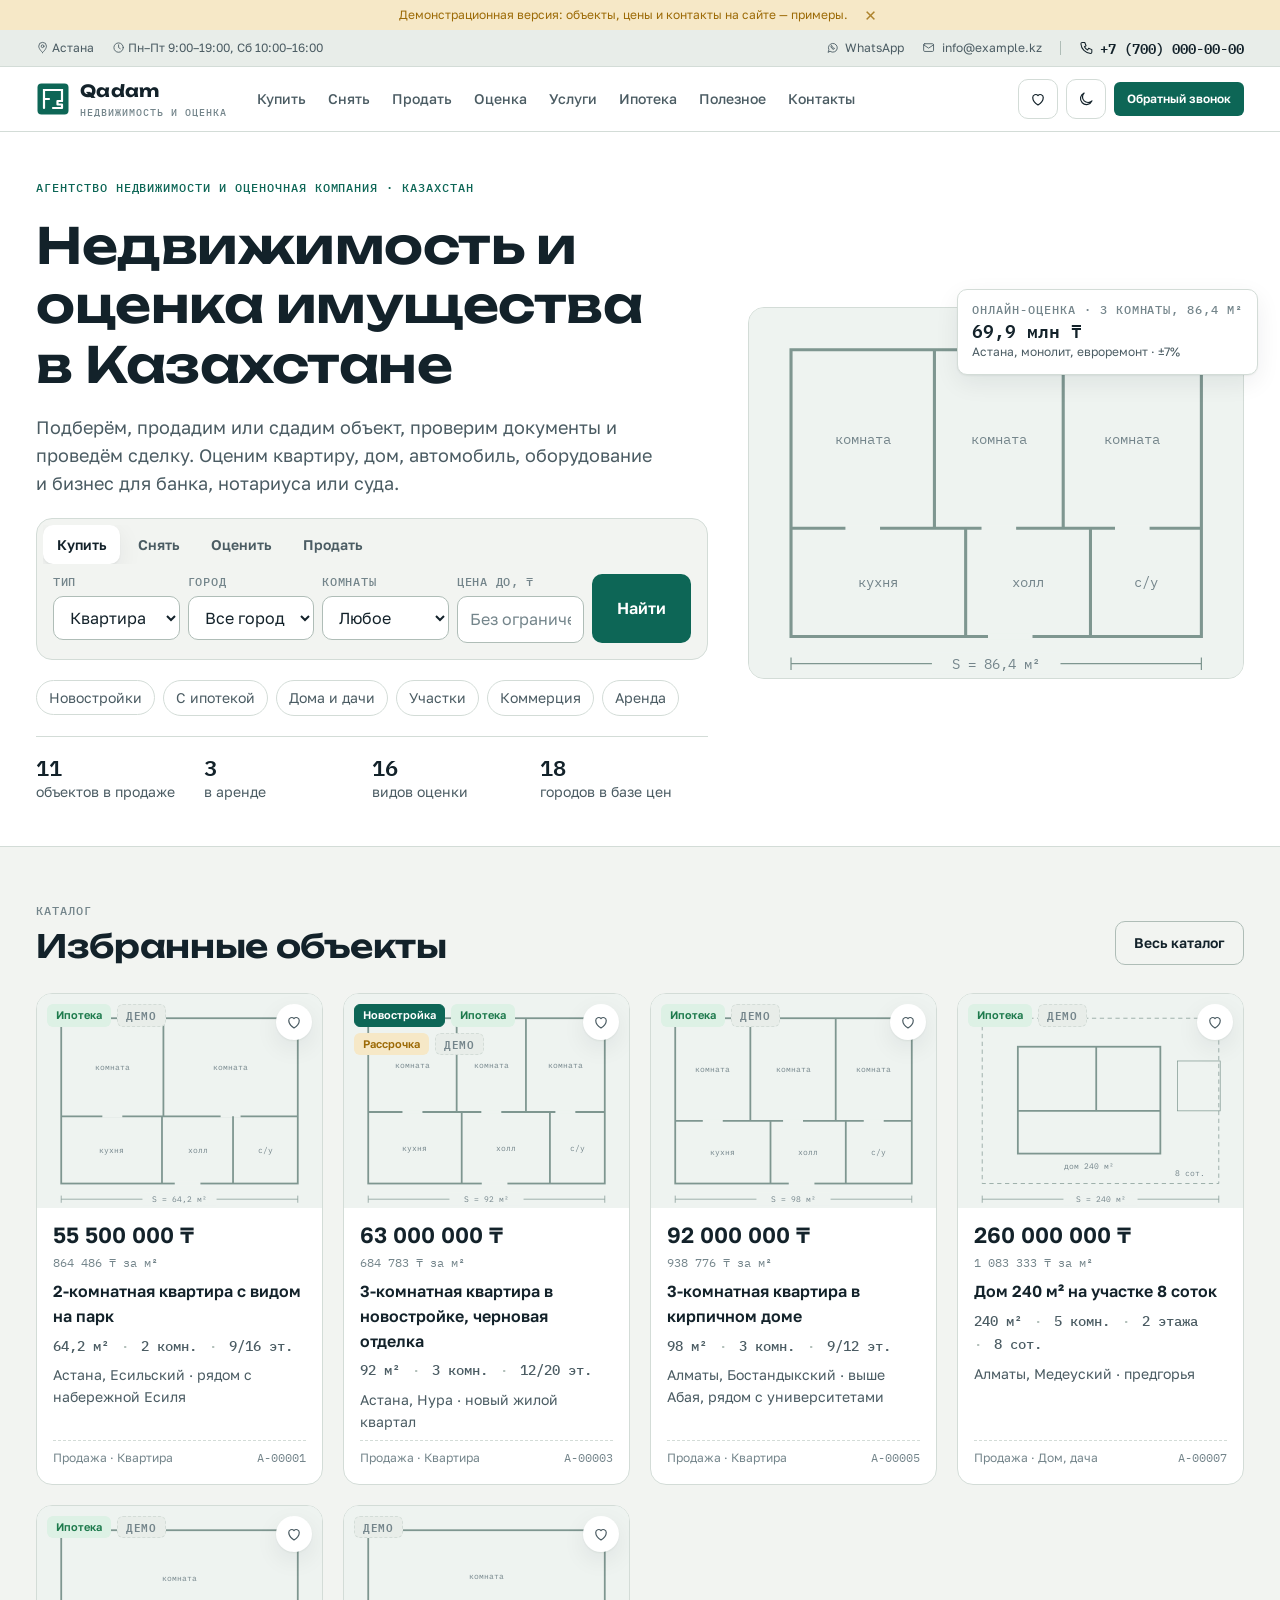
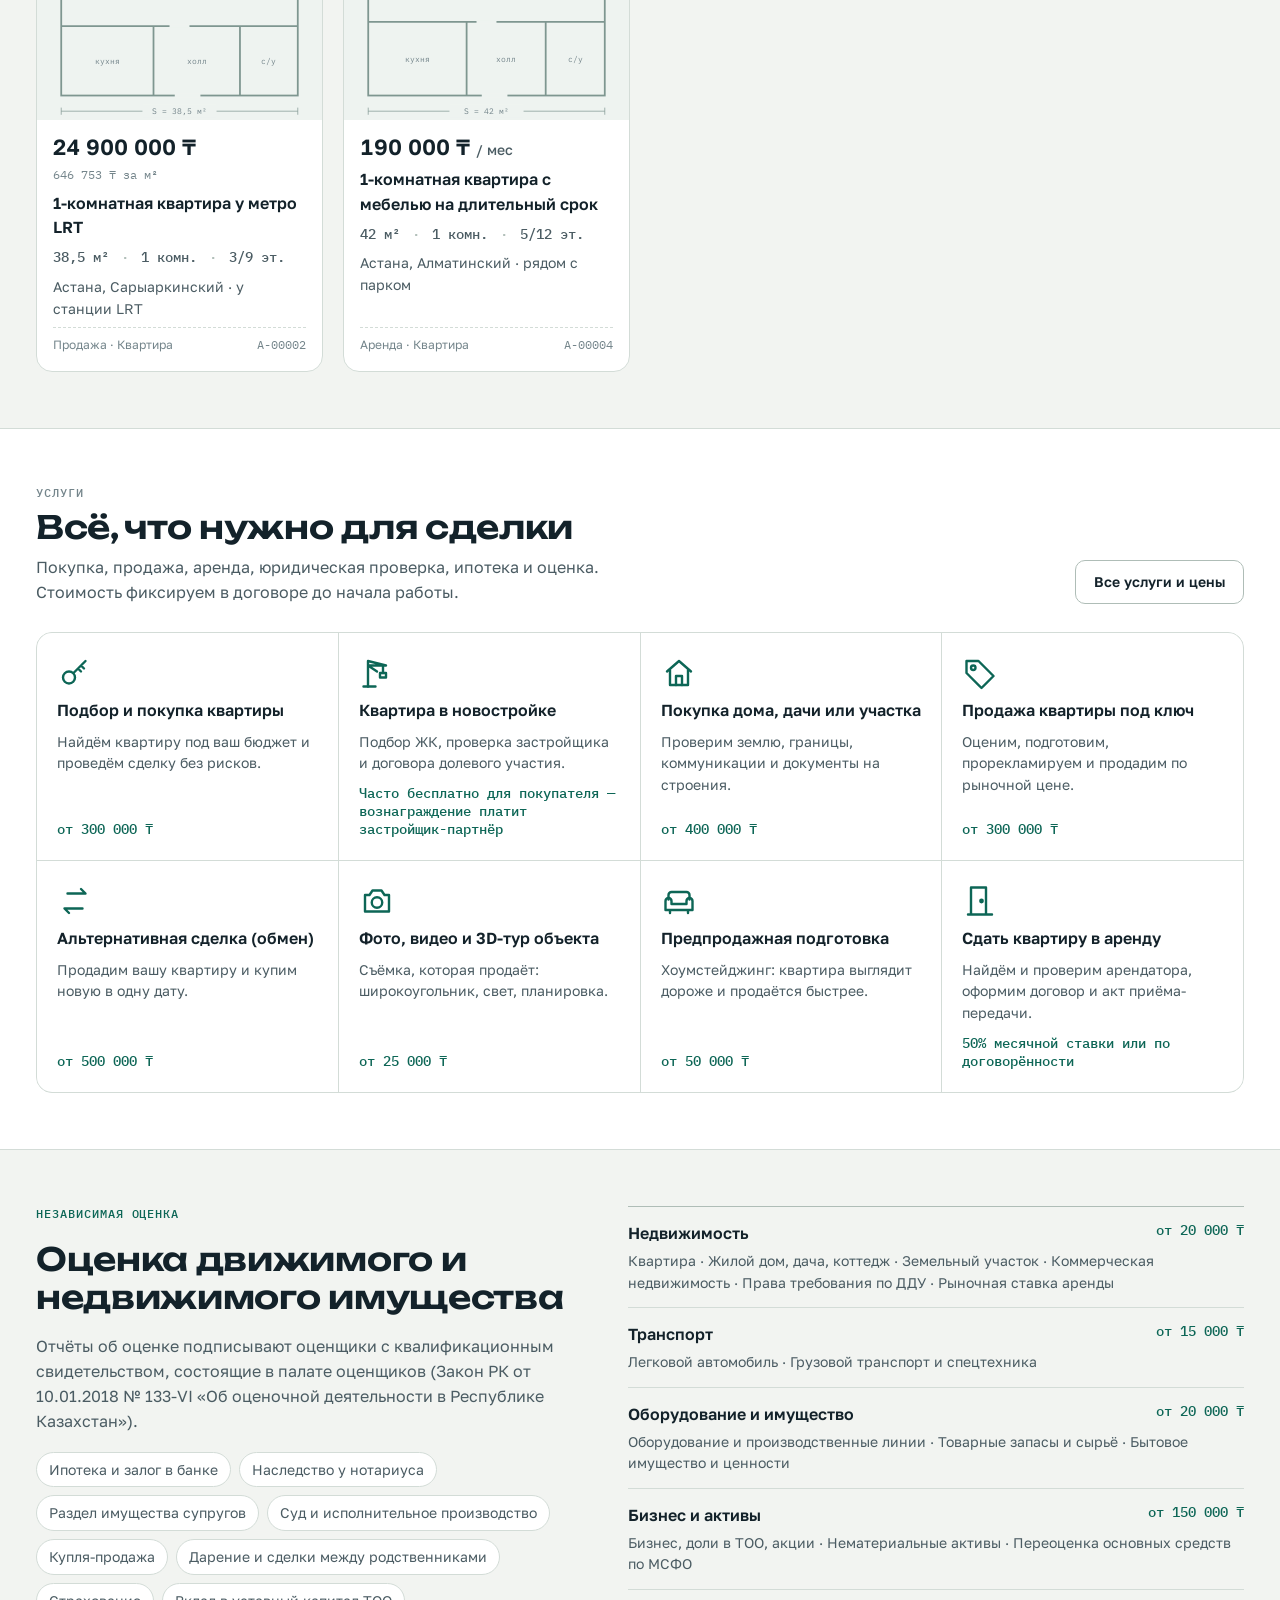
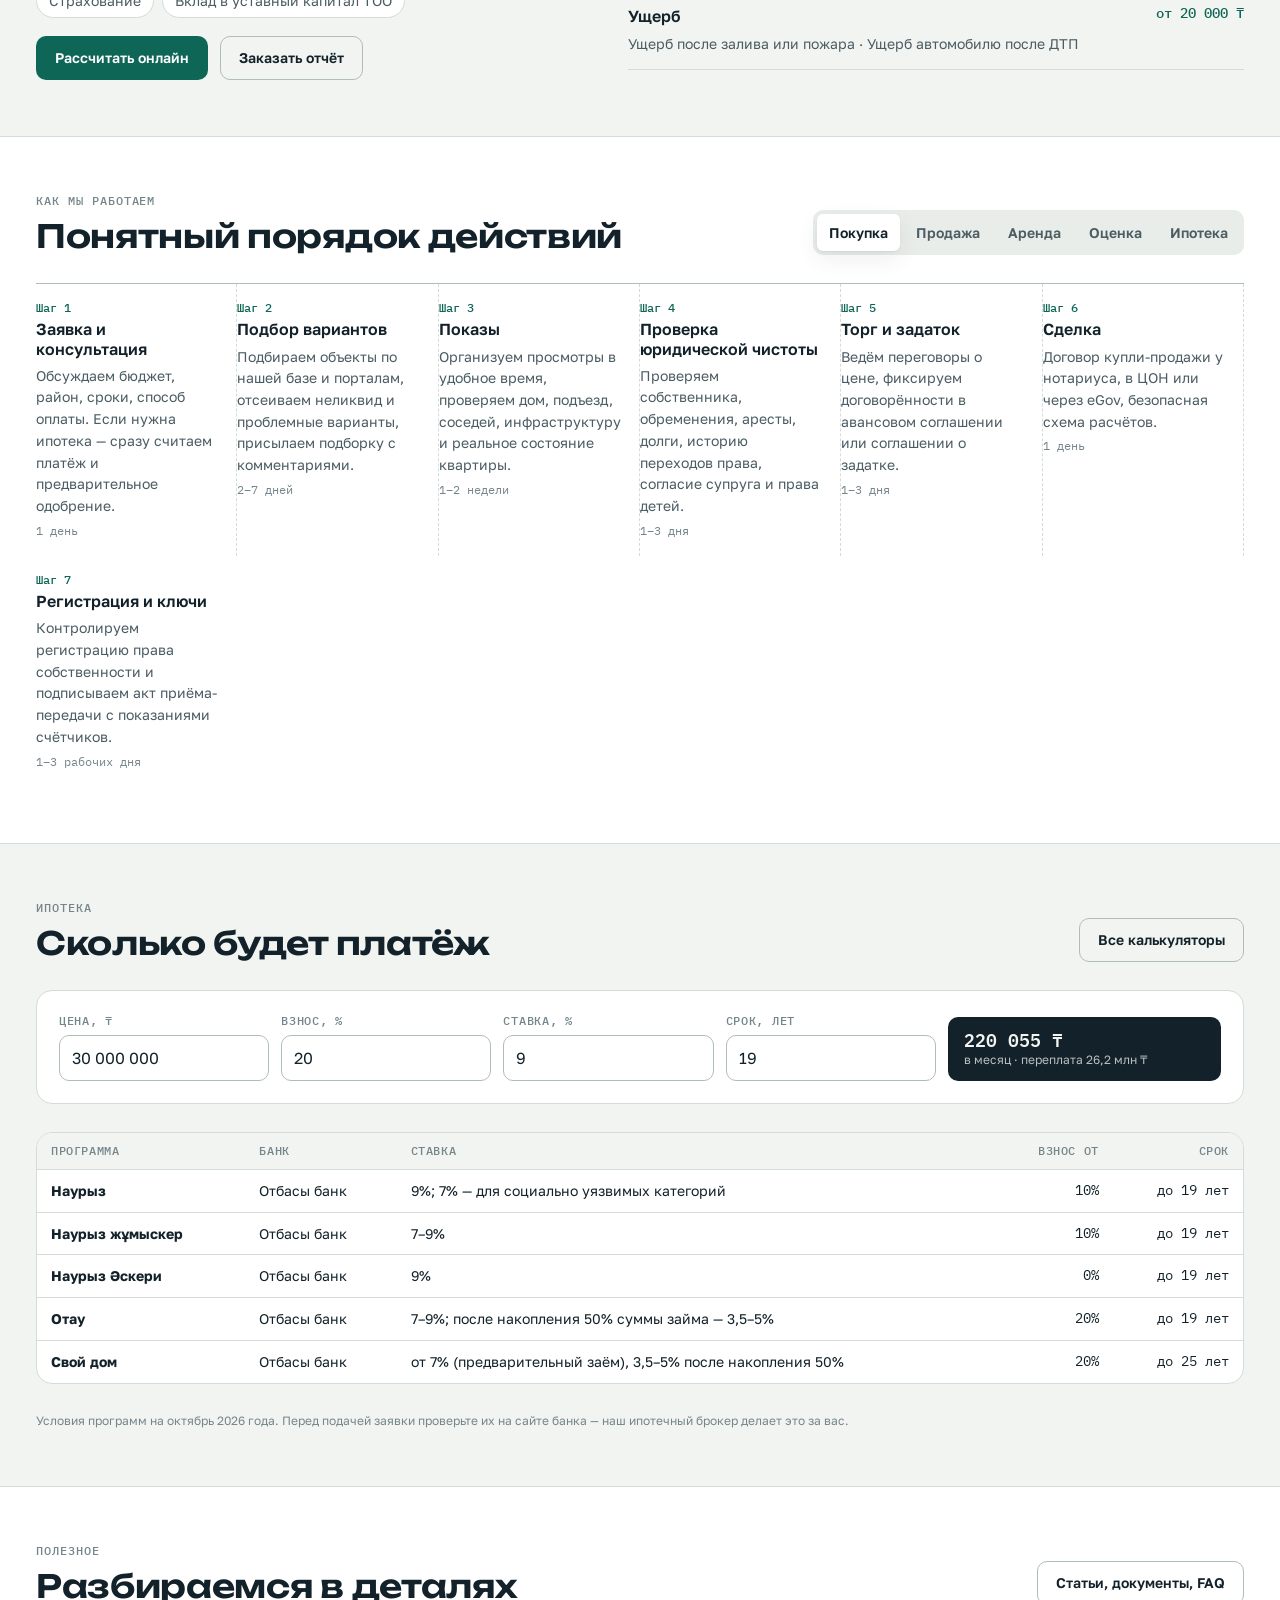
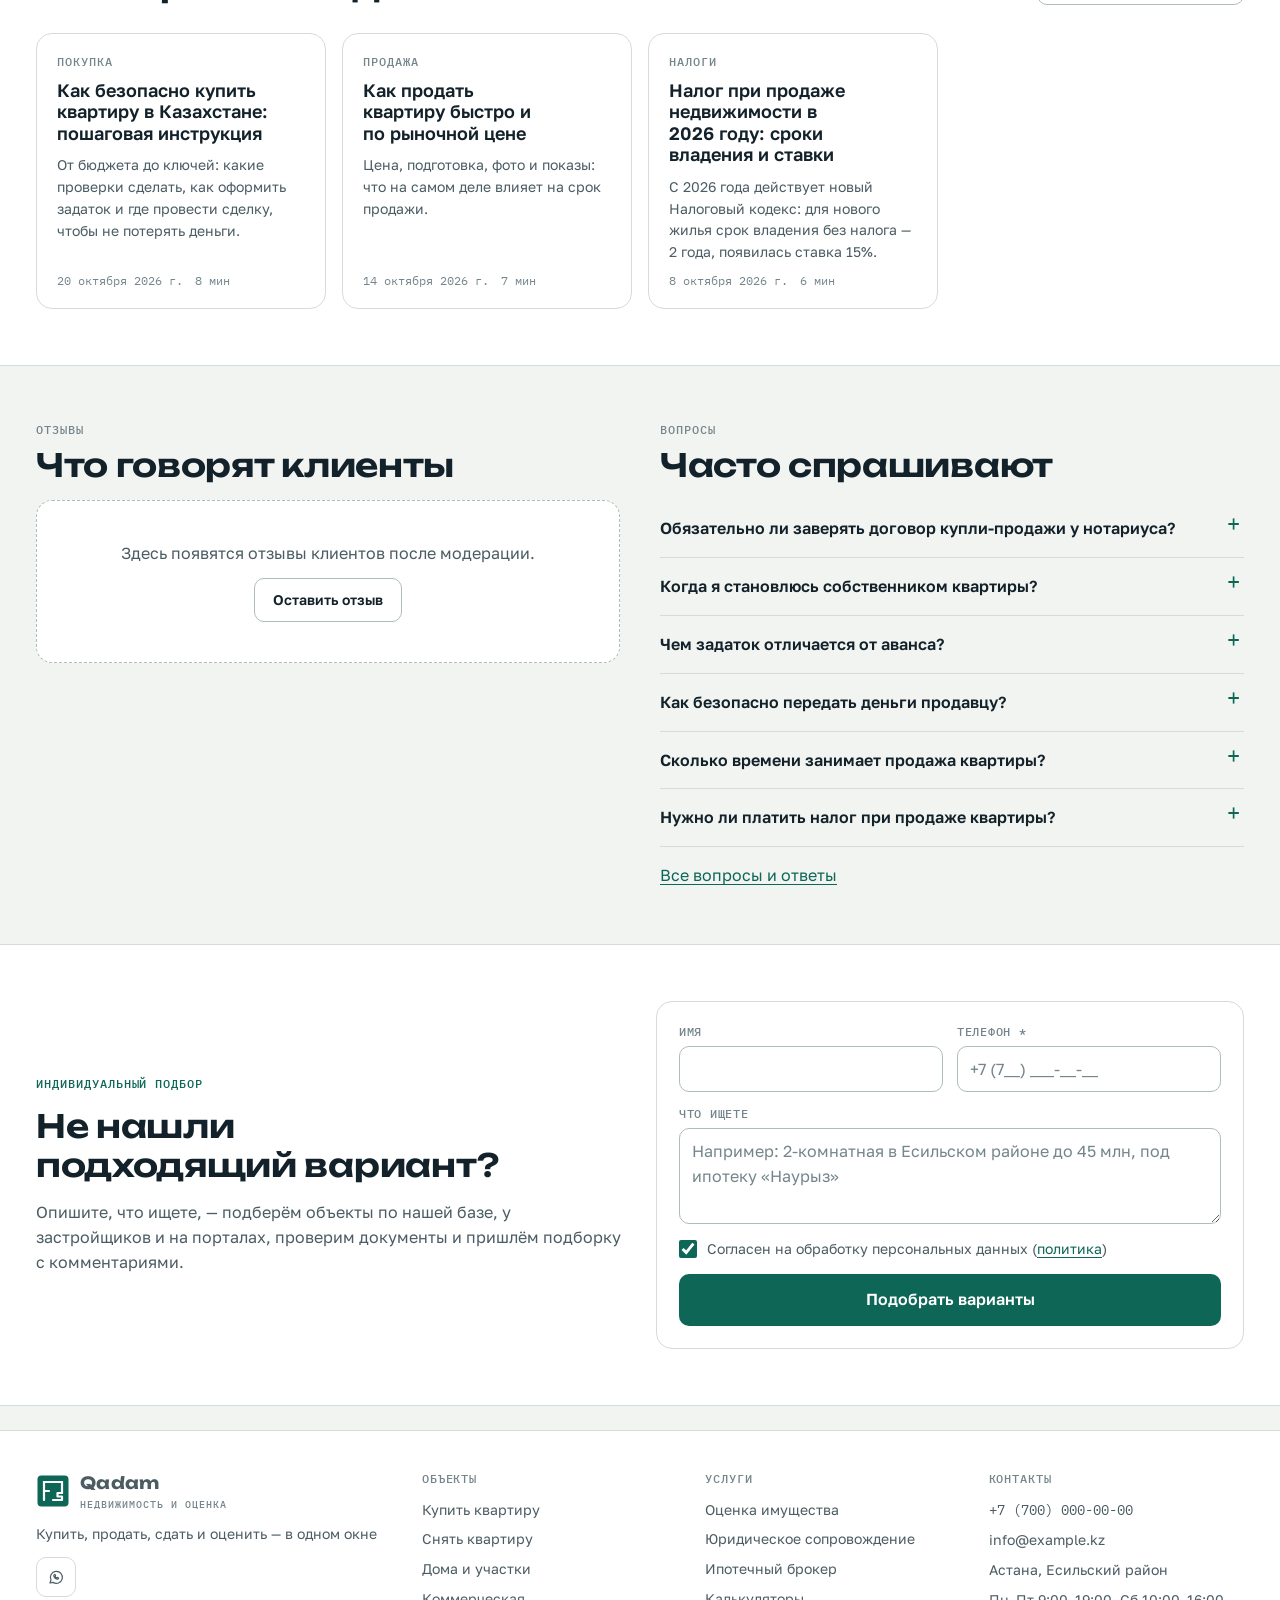
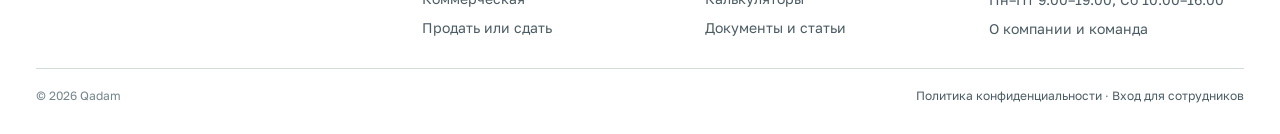
==== commit 488e34fc: "realty: новая шапка, тема без мигания, анимации, исправления по полной проверке - Телефон, часы и ме" ====
--- a/public/index.html
+++ b/public/index.html
@@ -3,6 +3,9 @@
 <head>
 <meta charset="utf-8">
 <meta name="viewport" content="width=device-width, initial-scale=1, viewport-fit=cover">
+<meta name="theme-color" content="#FFFFFF" media="(prefers-color-scheme: light)">
+<meta name="theme-color" content="#141F23" media="(prefers-color-scheme: dark)">
+<script>try{var t=JSON.parse(localStorage.getItem("qadam-theme"));if(t==="dark"||t==="light")document.documentElement.setAttribute("data-theme",t)}catch(e){}</script>
 <meta name="claude:viewport-fit-sides" content="cover">
 <title>Агентство Qadam</title>
 <meta name="description" content="Купля-продажа и аренда недвижимости в Казахстане, юридическое сопровождение сделок, ипотечный брокер и независимая оценка движимого и недвижимого имущества.">
@@ -59,7 +62,7 @@
             <button class="tab" role="tab" aria-selected="true" data-mode="sale">Купить</button>
             <button class="tab" role="tab" aria-selected="false" data-mode="rent">Снять</button>
             <button class="tab" role="tab" aria-selected="false" data-mode="value">Оценить</button>
-            <button class="tab" role="tab" aria-selected="false" data-mode="sell">Продать или сдать</button>
+            <button class="tab" role="tab" aria-selected="false" data-mode="sell">Продать</button>
           </div>
           <form class="search-form" id="search-form" autocomplete="off">
             <div class="field" data-for="sale rent"><label for="s-type">Тип</label><select class="input" id="s-type"></select></div>
@@ -99,7 +102,7 @@
         <div class="titles"><span class="eyebrow">Каталог</span><h2>Избранные объекты</h2></div>
         <a class="btn ghost" href="catalog.html">Весь каталог</a>
       </div>
-      <div class="cards" id="featured"></div>
+      <div class="cards" id="featured"><div class="card skeleton" aria-hidden="true"><div class="card-media skel"></div><div class="card-body"><div class="skel" style="height:26px;width:62%"></div><div class="skel" style="height:14px;width:40%"></div><div class="skel" style="height:18px;width:90%"></div><div class="skel" style="height:14px;width:75%"></div></div></div><div class="card skeleton" aria-hidden="true"><div class="card-media skel"></div><div class="card-body"><div class="skel" style="height:26px;width:62%"></div><div class="skel" style="height:14px;width:40%"></div><div class="skel" style="height:18px;width:90%"></div><div class="skel" style="height:14px;width:75%"></div></div></div><div class="card skeleton" aria-hidden="true"><div class="card-media skel"></div><div class="card-body"><div class="skel" style="height:26px;width:62%"></div><div class="skel" style="height:14px;width:40%"></div><div class="skel" style="height:18px;width:90%"></div><div class="skel" style="height:14px;width:75%"></div></div></div></div>
     </div>
   </section>
 
@@ -213,7 +216,7 @@
 
 <script type="module">
 import { boot, db, esc, money, moneyShort, num, icon, link, byId, listingCard, planSvg, PTYPE, VAL_CAT,
-  estimateProperty, factorMap, mortgage, openLead, phoneInput, validPhone, formatPhone, errText, session, fmtDateLong } from './app.js';
+  estimateProperty, factorMap, mortgage, openLead, animateValue, phoneInput, validPhone, formatPhone, errText, session, fmtDateLong } from './app.js';
 
 boot(async (s) => {
   if (s.home.hero_title) document.getElementById('hero-title').textContent = s.home.hero_title;
@@ -239,6 +242,7 @@
 
   // ---- Поиск ----
   const $ = id => document.getElementById(id);
+  const $$ = sel => [...document.querySelectorAll(sel)];
   $('s-type').innerHTML = Object.entries(PTYPE).map(([k, v]) => `<option value="${k}">${v}</option>`).join('');
   $('s-city').innerHTML = '<option value="">Все города</option>' + cities.map(c => `<option value="${c.id}">${esc(c.name)}</option>`).join('');
   phoneInput($('s-phone'));
@@ -287,12 +291,9 @@
   // ---- Факты — считаем из базы, ничего не выдумываем ----
   const forSale = listings.filter(l => l.deal_type === 'sale').length;
   const forRent = listings.length - forSale;
-  $('facts').innerHTML = [
-    [num(forSale), 'объектов в продаже'],
-    [num(forRent), 'в аренде'],
-    [num(vtypes.length), 'видов оценки'],
-    [num(cities.length), 'городов в базе цен']
-  ].map(([b, t]) => `<div class="fact"><b>${b}</b><span>${t}</span></div>`).join('');
+  const facts = [[forSale, 'объектов в продаже'], [forRent, 'в аренде'], [vtypes.length, 'видов оценки'], [cities.length, 'городов в базе цен']];
+  $('facts').innerHTML = facts.map(([, t]) => `<div class="fact"><b>0</b><span>${t}</span></div>`).join('');
+  $$('#facts b').forEach((b, i) => animateValue(b, facts[i][0], v => num(Math.round(v)), 900));
 
   // ---- Иллюстрация: планировка и пример онлайн-оценки ----
   $('hero-plan').innerHTML = planSvg({ id: 11, rooms: 3, area_total: 86.4, property_type: 'apartment' });
@@ -340,7 +341,7 @@
   function calc() {
     const price = toNum($('mc-price').value);
     const r = mortgage({ price, down: price * toNum($('mc-down').value) / 100, rate: toNum($('mc-rate').value), years: toNum($('mc-years').value) });
-    $('mc-out').textContent = r ? money(r.first) : '—';
+    if (r) animateValue($('mc-out'), r.first, money, 400); else $('mc-out').textContent = '—';
     $('mc-sub').textContent = r ? `в месяц · переплата ${moneyShort(r.overpay)} ₸` : 'заполните поля';
   }
   $('mini-calc').addEventListener('input', calc);
--- a/public/styles.css
+++ b/public/styles.css
@@ -214,23 +214,30 @@
 .logo-mark { width: 34px; height: 34px; flex: none; }
 .logo-name { font: 700 1.05rem/1 var(--font-display); letter-spacing: .02em; }
 .logo-sub { display: block; font: 500 10px/1.2 var(--font-mono); text-transform: uppercase; letter-spacing: .1em; color: var(--ink-3); margin-top: 3px; }
-.main-nav { display: flex; gap: 2px; flex: 1; min-width: 0; }
+.main-nav { display: flex; gap: 2px; flex: 1; min-width: 0; overflow: hidden; }
 .main-nav a {
   padding: 8px 10px; border-radius: var(--r-sm); color: var(--ink-2); text-decoration: none;
-  font-size: var(--fs-sm); font-weight: 500; white-space: nowrap;
+  font-size: var(--fs-sm); font-weight: 500; white-space: nowrap; flex: none;
+  transition: color .15s, background-color .15s;
 }
 .main-nav a:hover { color: var(--ink); background: var(--surface-2); }
 .main-nav a[aria-current="page"] { color: var(--accent); background: var(--accent-soft); }
-.header-tools { display: flex; align-items: center; gap: 8px; margin-left: auto; }
-.header-phone { display: flex; flex-direction: column; align-items: flex-end; text-decoration: none; color: var(--ink); line-height: 1.2; }
-.header-phone b { font: 600 var(--fs-sm)/1.2 var(--font-mono); white-space: nowrap; }
-.header-phone span { font-size: 11px; color: var(--ink-3); }
+.header-tools { display: flex; align-items: center; gap: 8px; margin-left: auto; flex: none; }
 .burger { display: none; }
-@media (max-width: 1380px) { .header-phone { display: none; } }
-@media (max-width: 1080px) {
+@media (max-width: 1180px) {
   .main-nav { display: none; }
   .burger { display: inline-grid; }
 }
+
+/* Верхняя строка с контактами: телефон живёт здесь и не спорит с меню за место */
+.topbar { background: var(--surface-2); color: var(--ink-2); font-size: var(--fs-xs); border-bottom: 1px solid var(--line); }
+.topbar .wrap { display: flex; align-items: center; justify-content: space-between; gap: 6px 20px; min-height: 36px; flex-wrap: wrap; }
+.topbar .group { display: flex; align-items: center; gap: 6px 18px; flex-wrap: wrap; min-width: 0; }
+.topbar a { color: var(--ink-2); text-decoration: none; display: inline-flex; align-items: center; gap: 6px; white-space: nowrap; }
+.topbar a:hover { color: var(--accent); }
+.topbar .tel { color: var(--ink); font: 600 var(--fs-sm)/1 var(--font-mono); }
+.topbar .sep { width: 1px; height: 14px; background: var(--line-strong); }
+@media (max-width: 760px) { .topbar { display: none; } }
 .mobile-menu {
   position: fixed; inset: 0; z-index: 80; background: var(--overlay);
   display: flex; justify-content: flex-end;
@@ -336,6 +343,8 @@
 .input-group .input { min-width: 0; }
 .check { display: flex; gap: 10px; align-items: flex-start; font-size: var(--fs-sm); color: var(--ink-2); cursor: pointer; }
 .check input { width: 18px; height: 18px; margin: 2px 0 0; accent-color: var(--accent); flex: none; }
+.field > label.check { font: 400 var(--fs-sm)/1.45 var(--font-body); text-transform: none; letter-spacing: 0; color: var(--ink-2); }
+.checks-row { flex-direction: row; flex-wrap: wrap; align-items: flex-end; align-content: flex-end; gap: 10px 16px; }
 .form-grid { display: grid; grid-template-columns: repeat(2, minmax(0, 1fr)); gap: 14px; }
 .form-grid .full { grid-column: 1 / -1; }
 @media (max-width: 560px) { .form-grid { grid-template-columns: minmax(0, 1fr); } }
@@ -570,7 +579,10 @@
 @media (max-width: 860px) { .site-footer .cols { grid-template-columns: repeat(2, minmax(0, 1fr)); } }
 @media (max-width: 520px) { .site-footer .cols { grid-template-columns: minmax(0, 1fr); } }
 
-.demo-ribbon { background: var(--gold-soft); color: var(--gold); font-size: var(--fs-xs); text-align: center; padding: 6px 16px; }
+.demo-ribbon { background: var(--gold-soft); color: var(--gold); font-size: var(--fs-xs); }
+.demo-ribbon .wrap { display: flex; align-items: center; justify-content: center; gap: 12px; min-height: 30px; text-align: center; }
+.demo-ribbon button { border: 0; background: none; color: inherit; cursor: pointer; font-size: 15px; line-height: 1; padding: 4px; opacity: .8; }
+.demo-ribbon button:hover { opacity: 1; }
 
 /* ---------- Админка ---------- */
 .admin { display: grid; grid-template-columns: 236px minmax(0, 1fr); min-height: 100vh; }
@@ -623,6 +635,102 @@
   .lead-actions { align-items: stretch; flex-direction: row; flex-wrap: wrap; }
 }
 
+/* Пока скрипт не нарисовал шапку — держим её место, чтобы страница не подпрыгивала */
+#site-header:empty { display: block; min-height: calc(var(--header-h) + 37px); background: var(--surface); border-bottom: 1px solid var(--line); }
+@media (max-width: 760px) { #site-header:empty { min-height: calc(var(--header-h) + 1px); } }
+
+/* Скелетоны на время загрузки */
+.skel { background: var(--surface-2); border-radius: 6px; }
+.card.skeleton { pointer-events: none; }
+.card.skeleton .card-media { aspect-ratio: 4 / 3; }
+.card.skeleton .card-body { gap: 10px; }
+
+/* ============================================================
+   Движение. Всё читается и без анимаций: эффекты только украшают,
+   а при системной настройке «уменьшить движение» отключаются целиком.
+   ============================================================ */
+@view-transition { navigation: auto; }
+::view-transition-old(root), ::view-transition-new(root) { animation-duration: .28s; }
+.site-header { view-transition-name: site-header; }
+
+@keyframes q-rise { from { opacity: 0; transform: translateY(18px); } to { opacity: 1; transform: none; } }
+@keyframes q-fade { from { opacity: 0; } to { opacity: 1; } }
+@keyframes q-pop { from { opacity: 0; transform: translateY(12px) scale(.94); } to { opacity: 1; transform: none; } }
+@keyframes q-draw { to { stroke-dashoffset: 0; } }
+@keyframes q-beat { 0% { transform: scale(1); } 35% { transform: scale(1.35); } 70% { transform: scale(.9); } 100% { transform: scale(1); } }
+@keyframes q-shimmer { from { background-position: 150% 0; } to { background-position: -150% 0; } }
+@keyframes q-slide-in { from { transform: translateX(100%); } to { transform: none; } }
+@keyframes q-sheet-in { from { opacity: 0; transform: translateY(22px) scale(.98); } to { opacity: 1; transform: none; } }
+@keyframes q-ring { 0% { box-shadow: 0 0 0 0 color-mix(in srgb, var(--accent) 50%, transparent); } 100% { box-shadow: 0 0 0 12px transparent; } }
+
+@media (prefers-reduced-motion: no-preference) {
+  /* Открытие страницы: заголовок и первые блоки поднимаются по очереди */
+  .hero-copy > *, .page-head .wrap > * { animation: q-rise .7s cubic-bezier(.2, .75, .25, 1) both; }
+  .hero-copy > :nth-child(2), .page-head .wrap > :nth-child(2) { animation-delay: .07s; }
+  .hero-copy > :nth-child(3), .page-head .wrap > :nth-child(3) { animation-delay: .14s; }
+  .hero-copy > :nth-child(4), .page-head .wrap > :nth-child(4) { animation-delay: .21s; }
+  .hero-copy > :nth-child(5), .page-head .wrap > :nth-child(5) { animation-delay: .28s; }
+  .hero-copy > :nth-child(6), .page-head .wrap > :nth-child(6) { animation-delay: .35s; }
+
+  /* Главная: планировка вычерчивается линиями, как в техпаспорте, затем появляется онлайн-оценка */
+  .hero-plan .plan :is(path, rect, polygon, circle) { stroke-dasharray: 1400; stroke-dashoffset: 1400; animation: q-draw 1.9s cubic-bezier(.45, 0, .2, 1) .25s forwards; }
+  .hero-plan .plan text { animation: q-fade .6s ease 1.35s both; }
+  .hero-plan .est { animation: q-pop .65s cubic-bezier(.2, .8, .2, 1.25) 1.75s both; }
+  .gallery-main > img, .gallery-main > .plan { animation: q-fade .35s ease both; }
+
+  /* Блоки ниже первого экрана проявляются при прокрутке — без скриптов, на scroll-driven анимациях */
+  @supports (animation-timeline: view()) {
+    main :is(.section-head, .cards > .card, .tiles > .tile, .steps > .step, .article-cards > *, .val-cat, .vt, .svc, details.qa,
+      .team > *, .grid > .panel-box, .calc > *, .contact-grid > *, .passport .pr, .checklist li) {
+      animation: q-rise linear both;
+      animation-timeline: view();
+      animation-range: entry 0% entry 32%;
+    }
+  }
+
+  /* Карточки и плитки отзываются на наведение */
+  .card { transition: transform .35s cubic-bezier(.2, .8, .2, 1), box-shadow .35s, border-color .35s; }
+  .card:hover { transform: translateY(-4px); }
+  .card-media > img, .card-media > .plan { transition: transform .7s cubic-bezier(.2, .8, .2, 1); }
+  .card:hover .card-media > img, .card:hover .card-media > .plan { transform: scale(1.05); }
+  .tile { transition: background-color .25s; }
+  .tile .ico { transition: transform .35s cubic-bezier(.2, .8, .2, 1.4); }
+  .tile:hover .ico { transform: translateY(-3px) rotate(-6deg); }
+  .article-card, .val-cat, .kpi { transition: border-color .25s, transform .3s, color .2s; }
+  .article-card:hover { transform: translateY(-3px); }
+  .val-cat:hover { transform: translateX(4px); }
+
+  /* Кнопки, вкладки, переключатели */
+  .btn { transition: background-color .15s, border-color .15s, color .15s, transform .12s, box-shadow .25s; }
+  .btn:active { transform: translateY(1px) scale(.98); }
+  .btn:not(.ghost):not(.soft):not(.danger):hover { box-shadow: 0 8px 22px color-mix(in srgb, var(--accent) 30%, transparent); }
+  .icon-btn { transition: border-color .15s, transform .12s; }
+  .icon-btn:active { transform: scale(.94); }
+  .chip, .tab, .seg button, .view-switch button { transition: background-color .2s, color .2s, box-shadow .25s, border-color .2s; }
+  .fav-btn { transition: transform .15s, color .2s; }
+  .fav-btn:hover { transform: scale(1.08); }
+  .fav-btn[aria-pressed="true"] svg { animation: q-beat .45s ease; }
+  .action-bar .btn:not(.ghost) { animation: q-ring 1.4s ease-out 2.5s 2; }
+
+  /* Окна, меню, уведомления */
+  .modal-back { animation: q-fade .2s ease both; }
+  .modal { animation: q-sheet-in .34s cubic-bezier(.2, .8, .2, 1) both; }
+  .toast { animation: q-sheet-in .3s cubic-bezier(.2, .8, .2, 1) both; }
+  .mobile-menu { animation: q-fade .2s ease both; }
+  .mobile-menu .panel { animation: q-slide-in .34s cubic-bezier(.2, .8, .2, 1) both; }
+  .filters.open .panel-box { animation: q-sheet-in .32s cubic-bezier(.2, .8, .2, 1) both; }
+  details.qa[open] .a { animation: q-rise .35s ease both; }
+  details.qa summary::after { transition: transform .25s; }
+  .success-state .tick { animation: q-pop .55s cubic-bezier(.2, .8, .2, 1.4) both; }
+  .result-card .big { transition: color .2s; }
+  .leaflet-marker-icon .price-pin { transition: transform .15s; }
+  .leaflet-marker-icon:hover .price-pin { transform: translate(-50%, -100%) scale(1.08); }
+  .admin-nav button { transition: background-color .15s, color .15s; }
+
+  .skel { background: linear-gradient(100deg, var(--surface-2) 30%, color-mix(in srgb, var(--surface-2) 55%, var(--surface)) 50%, var(--surface-2) 70%);
+    background-size: 300% 100%; animation: q-shimmer 1.5s ease-in-out infinite; }
+}
+
 @media (prefers-reduced-motion: reduce) {
   *, *::before, *::after { transition: none !important; animation: none !important; scroll-behavior: auto !important; }
 }
